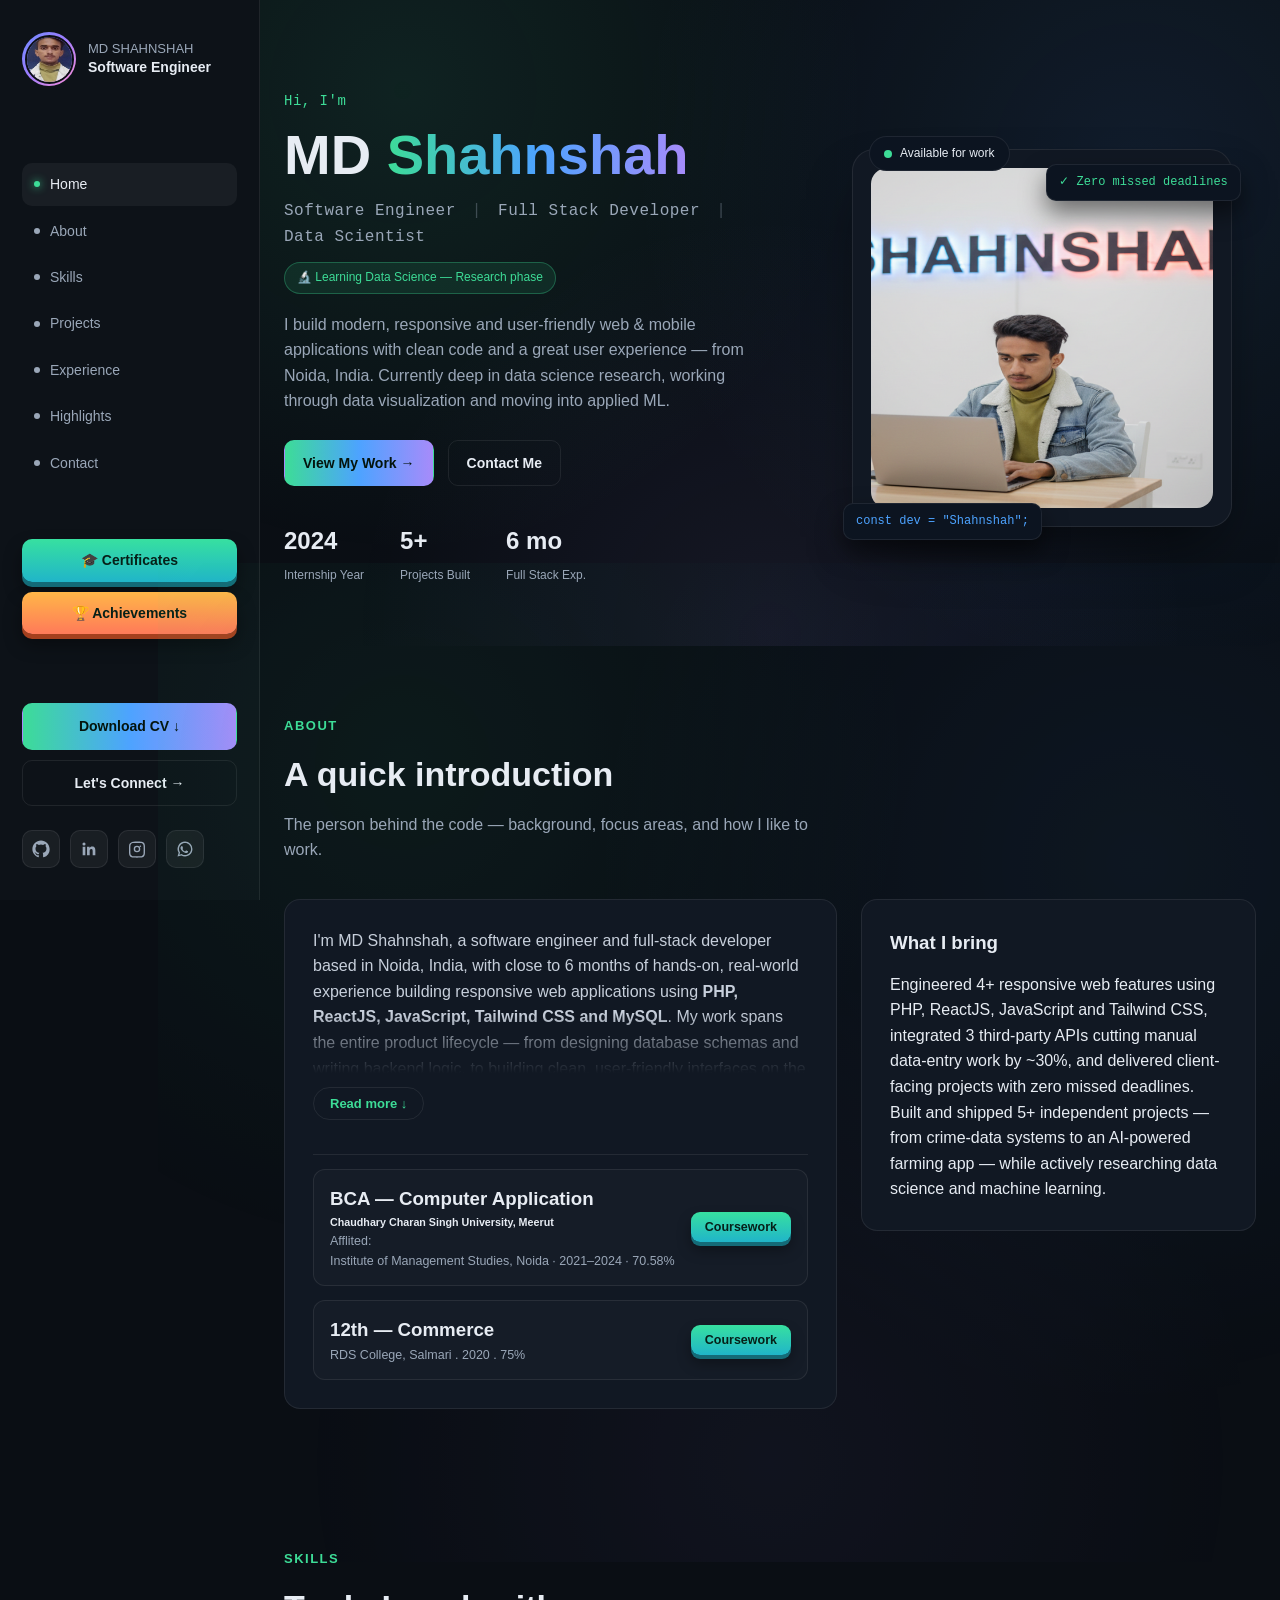
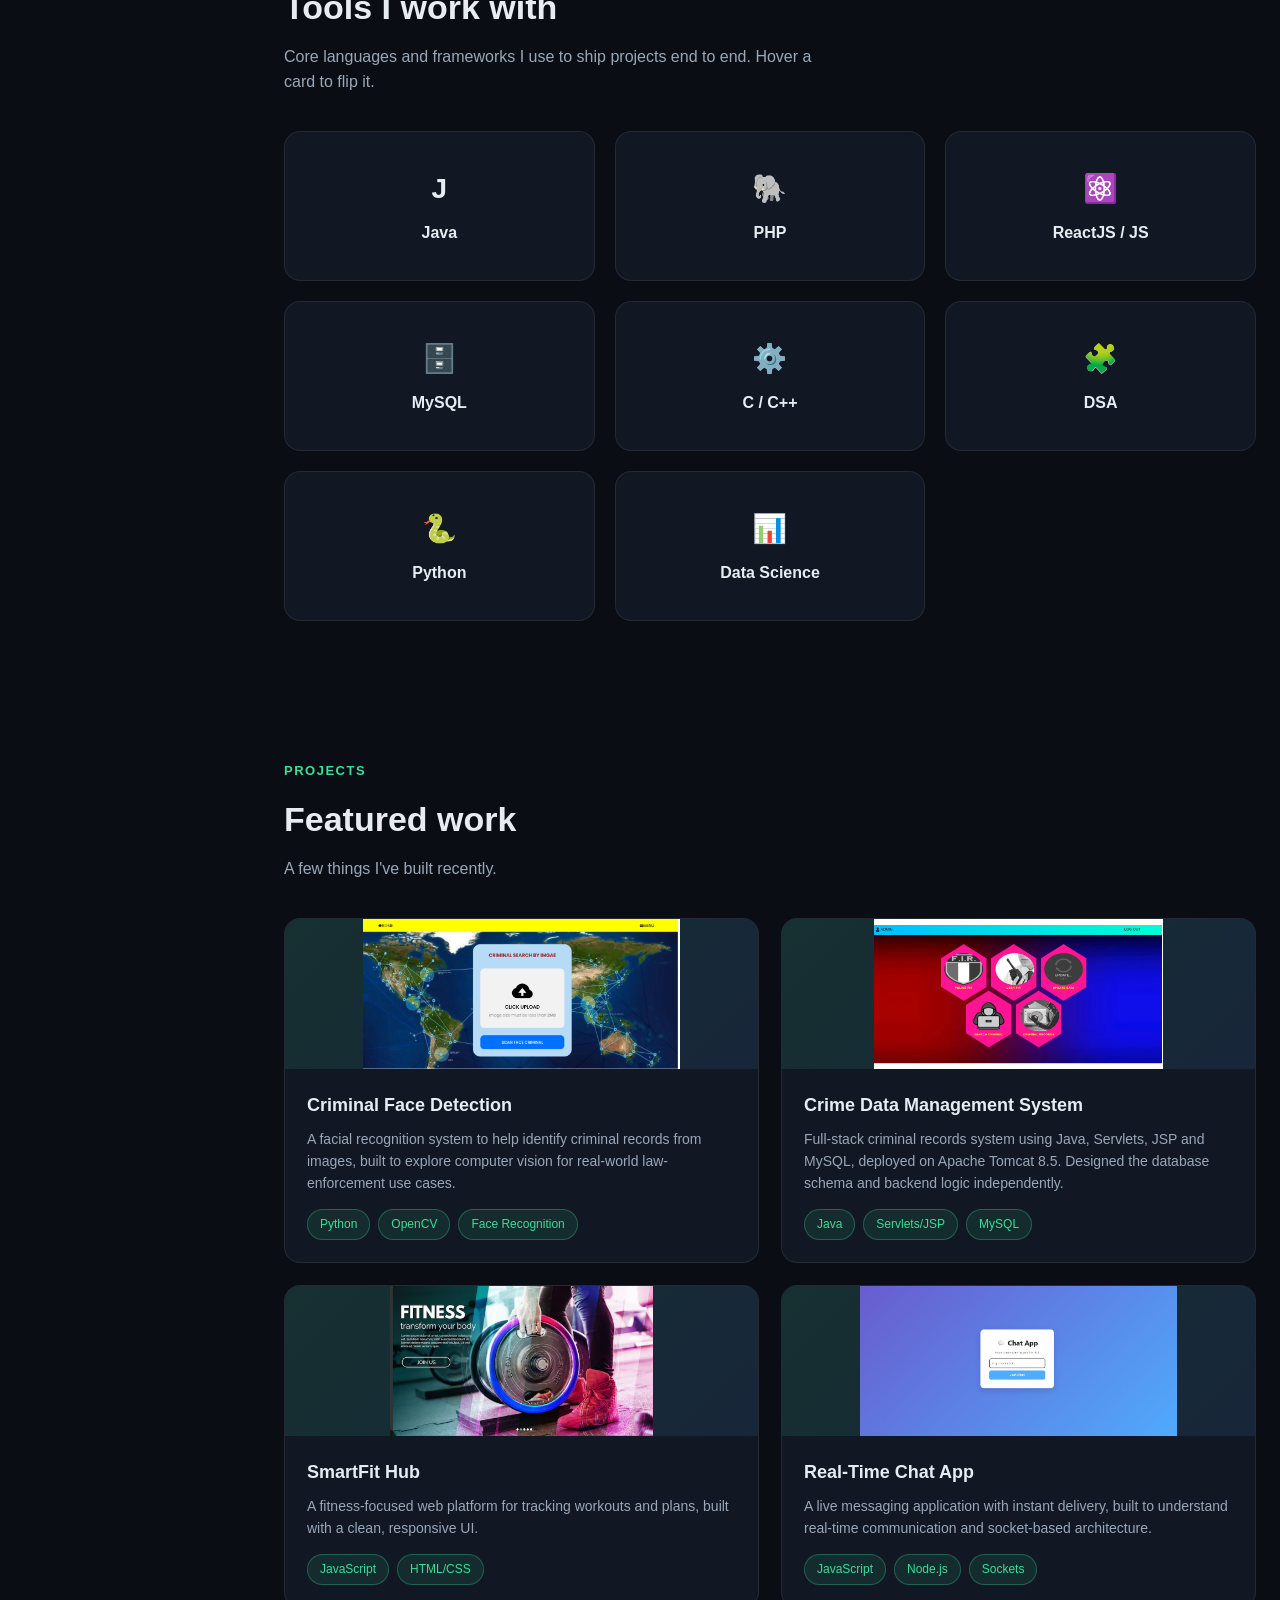
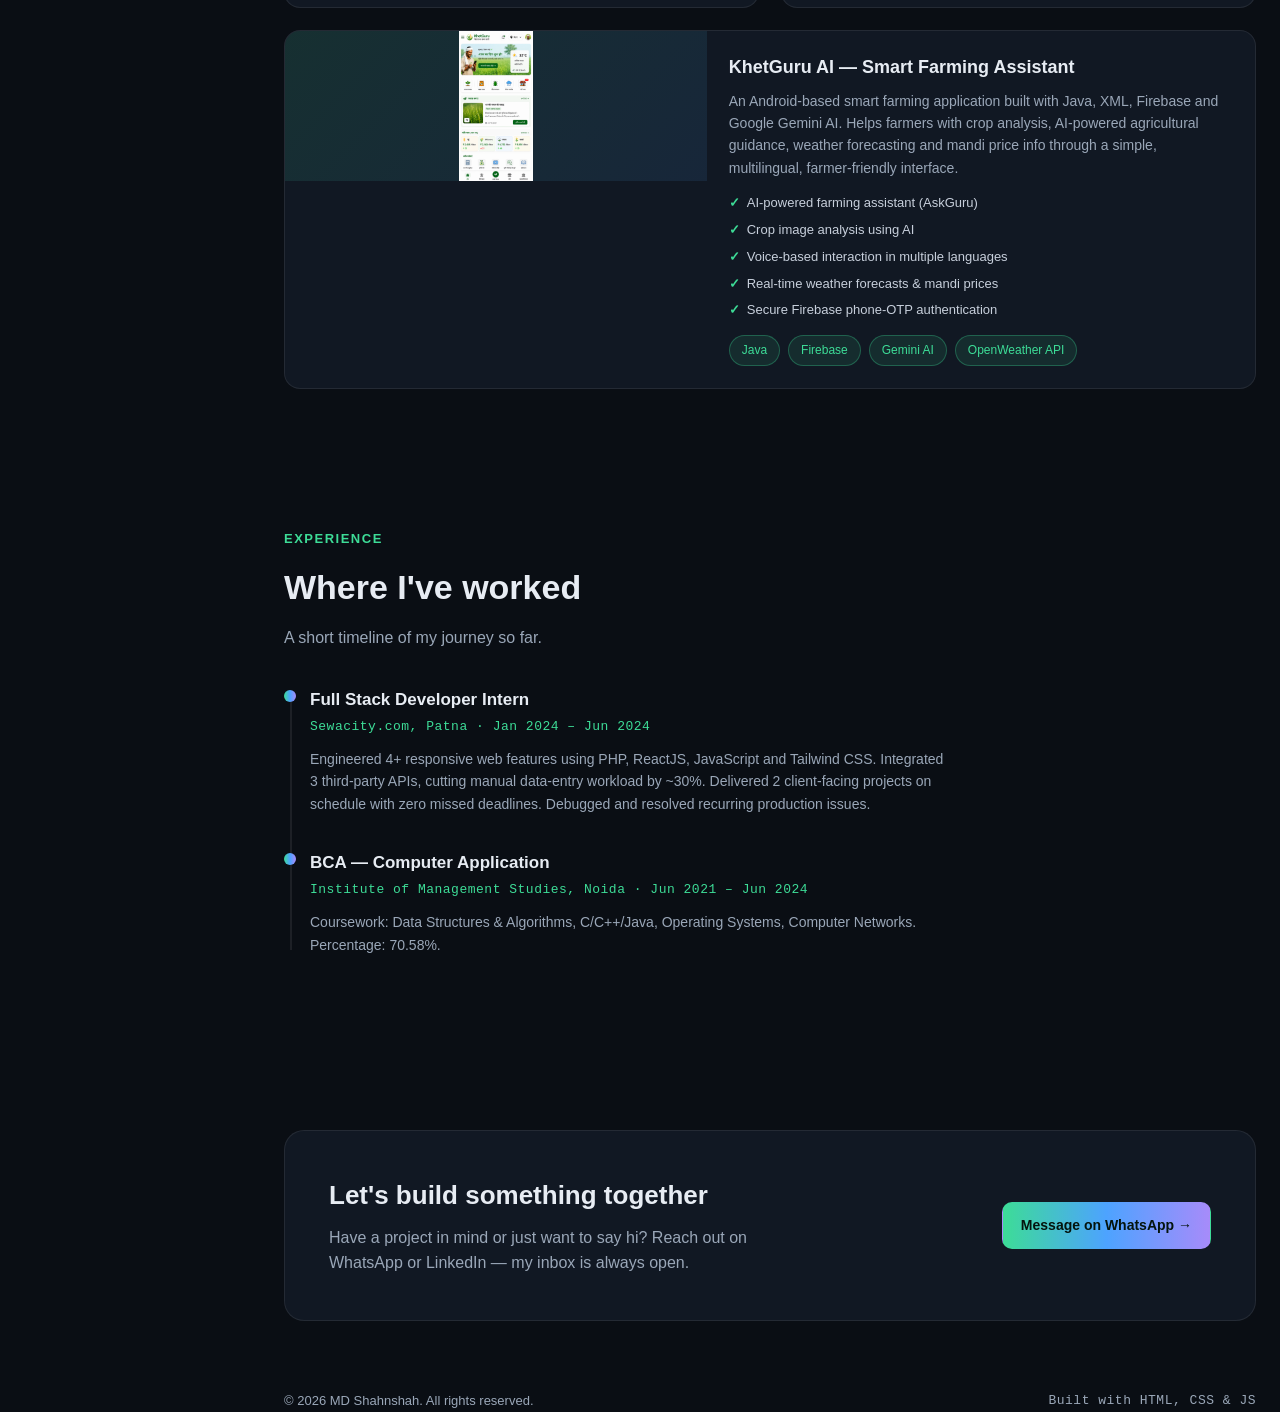
==== index.html @ d7f10d43 "Update index.html" ====
<!DOCTYPE html>
<html lang="en">
<head>
<meta charset="UTF-8">
<meta name="viewport" content="width=device-width, initial-scale=1.0">
<title>MD Shahnshah — Software Engineer | Full Stack Developer | Data Scientist</title>
<link rel="stylesheet" href="css/style.css">

<!-- ====== FIX PATCH ====== -->
<style>
/* --- Circular gradient-ring profile avatar (topbar + sidebar) --- */
.mark-photo{
  border-radius:50%;
  overflow:hidden;
  padding:2.5px;
  background:linear-gradient(135deg,#6f8cff,#9b7dff 45%,#ff8fd6);
  flex-shrink:0;
}
.mark-photo img{
  width:100%; height:100%;
  object-fit:cover;
  border-radius:50%;
  display:block;
  border:2px solid #0b0f14;
}
.side .brand .mark-photo{ width:54px; height:54px; }
.topbar .brand .mark-photo.mark-photo-sm{ width:34px; height:34px; }

/* --- Certificates / Achievements as standalone 3D buttons --- */
.mini-3d-wrap{ perspective:700px; display:inline-block; }
.mini-3d-btn{
  display:flex; align-items:center; gap:8px;
  padding:10px 16px;
  border-radius:10px;
  font-weight:700;
  font-size:14px;
  text-decoration:none;
  color:#062018;
  background:linear-gradient(180deg,#37e0a0,#20b5c9);
  box-shadow:0 5px 0 #146b78, 0 10px 18px rgba(0,0,0,.4);
  transform:translateY(0) rotateX(0deg);
  transform-style:preserve-3d;
  transition:transform .25s cubic-bezier(.2,.8,.3,1.4), box-shadow .25s ease;
  cursor:pointer;
}
.mini-3d-btn:hover{ transform:translateY(-3px) rotateX(8deg); box-shadow:0 8px 0 #146b78, 0 16px 24px rgba(0,0,0,.45); }
.mini-3d-btn.opening{ transform:translateY(2px) rotateX(-25deg) scale(.94); box-shadow:0 2px 0 #146b78, 0 4px 10px rgba(0,0,0,.3); }
.mini-3d-btn.achieve-btn{ background:linear-gradient(180deg,#ffb648,#ff7a59); box-shadow:0 5px 0 #a5401e, 0 10px 18px rgba(0,0,0,.4); }
.mini-3d-btn.achieve-btn:hover{ box-shadow:0 8px 0 #a5401e, 0 16px 24px rgba(0,0,0,.45); }
.mini-3d-btn.achieve-btn.opening{ box-shadow:0 2px 0 #a5401e, 0 4px 10px rgba(0,0,0,.3); }

/* sidebar placement: stacked, directly under Contact */
.side .mini-btn-row{
  display:flex; flex-direction:column; gap:10px;
  margin:14px 0 4px;
}
.side .mini-btn-row .mini-3d-wrap{ display:block; }
.side .mini-btn-row .mini-3d-btn{ width:100%; justify-content:center; }

/* topbar placement: sit after Contact, on the same row */
.topbar .mini-btn-row{ display:flex; gap:10px; margin-left:10px; }
.topbar .mini-3d-btn{ padding:7px 14px; font-size:13px; }

/* --- Project thumbnails: consistent, shorter height --- */
.project-thumb.project-thumb-img{ height:150px; overflow:hidden; }
.project-thumb.project-thumb-img img{ width:100%; height:150px; object-fit:contain; object-position:center; display:block; }
.project-card-featured .project-thumb.project-thumb-img{ height:100; }
.project-card-featured .project-thumb.project-thumb-img img{ height:100; }
.project-card-featured{ cursor:pointer; }

/* --- KhetGuru full detail modal --- */
.kg-modal-overlay{
  position:fixed; inset:0;
  background:rgba(3,8,10,.75);
  display:none; align-items:flex-start; justify-content:center;
  z-index:1000; padding:40px 20px;
  overflow-y:auto;
}
.kg-modal-overlay.open{ display:flex; }
.kg-modal{
  background:#0f1720;
  border:1px solid rgba(255,255,255,.1);
  border-radius:16px;
  max-width:820px; width:100%;
  position:relative;
}
.kg-modal-img{ width:100%; max-height:260px; object-fit:cover; object-position:top; border-radius:16px 16px 0 0; display:block; }
.kg-modal-close{
  position:absolute; top:14px; right:16px;
  background:rgba(0,0,0,.5); border:none; color:#fff;
  width:34px; height:34px; border-radius:50%;
  cursor:pointer; font-size:17px; z-index:2;
}
.kg-modal-body{ padding:28px 30px 34px; }
.kg-modal-body h2{ margin:0 0 12px; font-size:23px; color:#fff; }
.kg-modal-body h4{ color:#7fe6b8; margin:22px 0 8px; font-size:14px; text-transform:uppercase; letter-spacing:.05em; }
.kg-modal-body h5{ color:#cfe; margin:14px 0 6px; font-size:13.5px; font-weight:700; }
.kg-modal-body p{ color:#b9c4c2; line-height:1.6; margin:0 0 12px; }
.kg-modal-body ul{ margin:0 0 4px; padding-left:20px; color:#d7e2e0; }
.kg-modal-body li{ margin-bottom:5px; line-height:1.5; }
.kg-modal-tags{ display:flex; flex-wrap:wrap; gap:8px; margin-top:16px; }
/* --- Education section (replaces old fact-list) --- */
.edu-list{ margin-top:14px; padding-top:14px; border-top:1px solid rgba(255,255,255,.08); display:flex; flex-direction:column; gap:14px; }
.edu-item{ background:rgba(255,255,255,.02); border:1px solid rgba(255,255,255,.08); border-radius:12px; padding:14px 16px; }
.edu-item-head{ display:flex; align-items:center; justify-content:space-between; gap:12px; flex-wrap:wrap; }
.edu-item-head h4{ font-size:14px; color:#e7ecf3; margin:0 0 3px; }
.edu-item-head p{ font-size:12.5px; color:#9aa7b8; margin:0; }
.edu-3d-btn{
  flex-shrink:0;
  padding:8px 14px;
  border-radius:9px;
  font-weight:700;
  font-size:12.5px;
  color:#062018;
  background:linear-gradient(180deg,#37e0a0,#20b5c9);
  box-shadow:0 4px 0 #146b78, 0 8px 14px rgba(0,0,0,.35);
  border:none;
  cursor:pointer;
  transform:translateY(0);
  transition:transform .18s cubic-bezier(.2,.8,.3,1.4), box-shadow .18s ease;
}
.edu-3d-btn:hover{ transform:translateY(-2px); box-shadow:0 6px 0 #146b78, 0 12px 18px rgba(0,0,0,.4); }
.edu-3d-btn.active{ transform:translateY(2px) scale(.97); box-shadow:0 2px 0 #146b78, 0 4px 8px rgba(0,0,0,.3); }
.edu-item-body{ max-height:0; overflow:hidden; transition:max-height .4s ease, margin-top .4s ease; margin-top:0; }
.edu-item-body.open{ max-height:300px; margin-top:12px; }
.edu-item-body ul{ list-style:none; margin:0; padding:0; display:grid; grid-template-columns:1fr 1fr; gap:8px; }
.edu-item-body li{ font-size:12.5px; color:#c7cfdb; padding-left:14px; position:relative; }
.edu-item-body li::before{ content:'▹'; position:absolute; left:0; color:#3ddc97; }
@media (max-width:520px){ .edu-item-body ul{ grid-template-columns:1fr; } }
</style>
</head>
<body>

<div class="topbar">
  <div class="brand"><div class="mark-photo mark-photo-sm"><img src="assets/profile.jpg" alt="MD Shahnshah"></div></div>
  <nav>
    <a href="#home">Home</a>
    <a href="#about">About</a>
    <a href="#skills">Skills</a>
    <a href="#projects">Projects</a>
    <a href="#experience">Experience</a>
    <a href="#highlights">Highlights</a>
    <a href="#contact">Contact</a>
    <div class="mini-btn-row">
      <div class="mini-3d-wrap"><span class="mini-3d-btn cert-btn" data-href="certificates.html">🎓 Certificates</span></div>
      <div class="mini-3d-wrap"><span class="mini-3d-btn achieve-btn" data-href="achievements.html">🏆 Achievements</span></div>
    </div>
  </nav>
</div>

<div class="shell">
<aside class="side">
  <div class="brand">
    <div class="mark-photo"><img src="assets/profile.jpg" alt="MD Shahnshah"></div>
    <div class="name">MD SHAHNSHAH<br><b>Software Engineer</b></div>
  </div>
  <nav>
    <ul>
      <li><a href="#home" class="active"><span class="dot"></span> Home</a></li>
      <li><a href="#about"><span class="dot"></span> About</a></li>
      <li><a href="#skills"><span class="dot"></span> Skills</a></li>
      <li><a href="#projects"><span class="dot"></span> Projects</a></li>
      <li><a href="#experience"><span class="dot"></span> Experience</a></li>
      <li><a href="#highlights"><span class="dot"></span> Highlights</a></li>
      <li><a href="#contact"><span class="dot"></span> Contact</a></li>
    </ul>
  </nav>
  <div class="mini-btn-row">
    <div class="mini-3d-wrap"><span class="mini-3d-btn cert-btn" data-href="certificates.html">🎓 Certificates</span></div>
    <div class="mini-3d-wrap"><span class="mini-3d-btn achieve-btn" data-href="achievements.html">🏆 Achievements</span></div>
  </div>
  <div class="cta">
    <a href="assets/SHAHNSHAH-RESUME.pdf" download class="btn btn-primary">Download CV ↓</a>
    <a href="#contact" class="btn btn-ghost">Let's Connect →</a>
    <div class="social-row">
      <a href="https://github.com/shahanshah786" title="GitHub" target="_blank" rel="noopener">
        <svg viewBox="0 0 24 24"><path d="M12 .5C5.73.5.5 5.73.5 12c0 5.09 3.29 9.4 7.86 10.93.57.1.78-.25.78-.55 0-.27-.01-1.17-.02-2.12-3.2.7-3.88-1.36-3.88-1.36-.52-1.33-1.28-1.68-1.28-1.68-1.04-.71.08-.7.08-.7 1.15.08 1.76 1.18 1.76 1.18 1.03 1.76 2.7 1.25 3.36.96.1-.75.4-1.25.73-1.54-2.55-.29-5.24-1.28-5.24-5.68 0-1.25.45-2.28 1.18-3.08-.12-.29-.51-1.46.11-3.04 0 0 .96-.31 3.15 1.18a10.9 10.9 0 0 1 5.74 0c2.19-1.49 3.15-1.18 3.15-1.18.62 1.58.23 2.75.11 3.04.73.8 1.18 1.83 1.18 3.08 0 4.41-2.69 5.38-5.25 5.67.41.36.78 1.06.78 2.14 0 1.55-.01 2.79-.01 3.17 0 .3.2.66.79.55A10.52 10.52 0 0 0 23.5 12C23.5 5.73 18.27.5 12 .5Z"/></svg>
      </a>
      <a href="https://www.linkedin.com/in/md-shahnshah-4562a4266/" title="LinkedIn" target="_blank" rel="noopener">
        <svg viewBox="0 0 24 24"><path d="M20.45 20.45h-3.55v-5.57c0-1.33-.02-3.03-1.85-3.03-1.85 0-2.14 1.45-2.14 2.94v5.66H9.36V9h3.41v1.56h.05c.47-.9 1.63-1.85 3.36-1.85 3.6 0 4.27 2.37 4.27 5.45v6.29ZM5.34 7.43a2.06 2.06 0 1 1 0-4.12 2.06 2.06 0 0 1 0 4.12ZM7.12 20.45H3.56V9h3.56v11.45Z"/></svg>
      </a>
      <a href="https://www.instagram.com/shanshu.1" title="Instagram" target="_blank" rel="noopener">
        <svg viewBox="0 0 24 24"><path d="M12 2.16c3.2 0 3.58.01 4.85.07 1.17.05 1.97.24 2.43.4a4.9 4.9 0 0 1 1.77 1.15c.5.5.85 1.06 1.15 1.77.16.46.35 1.26.4 2.43.06 1.27.07 1.65.07 4.85s-.01 3.58-.07 4.85c-.05 1.17-.24 1.97-.4 2.43a4.9 4.9 0 0 1-1.15 1.77 4.9 4.9 0 0 1-1.77 1.15c-.46.16-1.26.35-2.43.4-1.27.06-1.65.07-4.85.07s-3.58-.01-4.85-.07c-1.17-.05-1.97-.24-2.43-.4a4.9 4.9 0 0 1-1.77-1.15 4.9 4.9 0 0 1-1.15-1.77c-.16-.46-.35-1.26-.4-2.43-.06-1.27-.07-1.65-.07-4.85s.01-3.58.07-4.85c.05-1.17.24-1.97.4-2.43A4.9 4.9 0 0 1 3.95 3.78a4.9 4.9 0 0 1 1.77-1.15c.46-.16 1.26-.35 2.43-.4C9.42 2.17 9.8 2.16 12 2.16Zm0 1.8c-3.15 0-3.5.01-4.74.07-.96.04-1.48.2-1.82.34-.46.18-.79.4-1.13.74-.34.34-.56.67-.74 1.13-.14.34-.3.86-.34 1.82-.06 1.24-.07 1.6-.07 4.74s.01 3.5.07 4.74c.04.96.2 1.48.34 1.82.18.46.4.79.74 1.13.34.34.67.56 1.13.74.34.14.86.3 1.82.34 1.24.06 1.6.07 4.74.07s3.5-.01 4.74-.07c.96-.04 1.48-.2 1.82-.34.46-.18.79-.4 1.13-.74.34-.34.56-.67.74-1.13.14-.34.3-.86.34-1.82.06-1.24.07-1.6.07-4.74s-.01-3.5-.07-4.74c-.04-.96-.2-1.48-.34-1.82a3.06 3.06 0 0 0-.74-1.13 3.06 3.06 0 0 0-1.13-.74c-.34-.14-.86-.3-1.82-.34-1.24-.06-1.6-.07-4.74-.07Zm0 3.65a4.39 4.39 0 1 1 0 8.78 4.39 4.39 0 0 1 0-8.78Zm0 1.8a2.59 2.59 0 1 0 0 5.18 2.59 2.59 0 0 0 0-5.18Zm4.56-2a1.03 1.03 0 1 1 0 2.06 1.03 1.03 0 0 1 0-2.06Z"/></svg>
      </a>
      <a href="https://wa.me/917903267211" title="WhatsApp" target="_blank" rel="noopener" class="whatsapp">
        <svg viewBox="0 0 24 24"><path d="M12.02 2.1a9.9 9.9 0 0 0-8.5 15L2 22l5.06-1.47a9.9 9.9 0 0 0 4.96 1.33h.01c5.46 0 9.9-4.43 9.9-9.9a9.85 9.85 0 0 0-2.9-6.99 9.83 9.83 0 0 0-7.01-2.87Zm0 1.8c2.15 0 4.18.84 5.7 2.37a8.03 8.03 0 0 1 2.36 5.71c0 4.46-3.63 8.09-8.09 8.09a8.1 8.1 0 0 1-4.12-1.13l-.3-.17-3 .87.88-2.93-.19-.3a8.06 8.06 0 0 1-1.24-4.3c0-4.46 3.63-8.09 8.09-8.09Zm-4.5 4.3c-.16 0-.42.06-.64.3-.22.24-.85.83-.85 2.03 0 1.2.87 2.35 1 2.51.12.16 1.7 2.72 4.19 3.7.58.25 1.04.4 1.4.51.59.19 1.13.16 1.55.1.47-.07 1.46-.6 1.67-1.18.2-.58.2-1.08.14-1.18-.06-.1-.23-.16-.47-.28-.24-.12-1.46-.72-1.68-.8-.23-.08-.4-.12-.56.12-.16.24-.64.8-.79.97-.14.16-.29.18-.53.06-.24-.12-1.03-.38-1.96-1.21a7.36 7.36 0 0 1-1.36-1.7c-.14-.24-.02-.37.11-.49.11-.11.24-.29.36-.43.12-.14.16-.24.24-.4.08-.16.04-.3-.02-.42-.06-.12-.56-1.36-.78-1.85-.2-.48-.41-.42-.56-.42h-.47Z"/></svg>
      </a>
    </div>
  </div>
</aside>

<main>

<!-- ================= HERO ================= -->
<section class="hero" id="home">
  <div class="hero-bg" data-parallax></div>
  <div class="wrap hero-grid">
    <div class="reveal in">
      <div class="kicker mono">Hi, I'm</div>
      <h1>MD <span>Shahnshah</span></h1>
      <div class="role-line mono">Software Engineer <span class="pipe">|</span> Full Stack Developer <span class="pipe">|</span> Data Scientist</div>
      <span class="tag learning-tag">🔬 Learning Data Science — Research phase</span>
      <p class="lede">I build modern, responsive and user-friendly web &amp; mobile applications with clean code and a great user experience — from Noida, India. Currently deep in data science research, working through data visualization and moving into applied ML.</p>
      <div class="actions">
        <a href="#projects" class="btn btn-primary">View My Work →</a>
        <a href="#contact" class="btn btn-ghost">Contact Me</a>
      </div>
      <div class="stats-row">
        <div><b>2024</b><span>Internship Year</span></div>
        <div><b>5+</b><span>Projects Built</span></div>
        <div><b>6 mo</b><span>Full Stack Exp.</span></div>
      </div>
    </div>
    <div class="tilt-stage">
      <div class="tilt-card" data-tilt>
        <div class="badge"><span class="pulse"></span> Available for work</div>
        <div class="photo-frame">
          <img src="assets/home.png" alt="MD Shahnshah">
          <div class="scan"></div>
        </div>
        <div class="float-chip chip-1">const dev = "Shahnshah";</div>
        <div class="float-chip chip-2">✓ Zero missed deadlines</div>
      </div>
    </div>
  </div>
</section>

<!-- ================= ABOUT ================= -->
<section id="about">
  <div class="hero-bg hero-bg-2" data-parallax></div>
  <div class="wrap">
    <div class="eyebrow reveal">About</div>
    <h2 class="sec-title reveal">A quick introduction</h2>
    <p class="sec-sub reveal">The person behind the code — background, focus areas, and how I like to work.</p>

    <div class="about-grid reveal">
      <div class="card about-text">
        <div class="bio-collapsed" id="bioText">
          <p>I'm MD Shahnshah, a software engineer and full-stack developer based in Noida, India, with close to 6 months of hands-on, real-world experience building responsive web applications using <b>PHP, ReactJS, JavaScript, Tailwind CSS and MySQL</b>. My work spans the entire product lifecycle — from designing database schemas and writing backend logic, to building clean, user-friendly interfaces on the frontend.</p>

          <p class="bio-more">During my internship at Sewacity.com, I engineered 4+ responsive web features, integrated 3 third-party APIs that cut manual data-entry work by roughly 30%, and delivered client-facing projects on schedule with zero missed deadlines — a track record I'm proud of and continue to build on. I also debugged and resolved recurring production issues, which taught me a lot about writing maintainable, dependable code rather than just "code that works once."</p>

          <p class="bio-more">Beyond web development, I have a strong foundation in <b>Data Structures & Algorithms, Java, C and C++</b>, built through my BCA coursework and reinforced through independent projects like a full-stack Crime Data Management System (Java, Servlets, JSP, MySQL, deployed on Apache Tomcat) and a Criminal Face Detection system that combines computer vision with a practical, real-world use case.</p>

          <p class="bio-more">I'm also the developer behind <b>KhetGuru AI</b>, an Android smart-farming assistant built with Java, Firebase and Google Gemini AI, designed to help farmers get AI-powered crop guidance, weather forecasts and market prices in their own language — a project that pushed me to work with speech recognition, real-time databases and AI APIs in a mobile context.</p>

          <p class="bio-more">Right now, I'm actively researching and building in <b>Data Science</b> — currently working through data visualization, and steadily moving toward applied machine learning. I like to treat every new project as a chance to go one level deeper: understand the "why" behind a tool, not just the "how."</p>

          <p class="bio-more">Along the way, I've earned certificates and recognitions in JavaScript, PHP & MySQL, Web Development, Cybersecurity, LibreOffice, and IoT — alongside real project delivery experience at Sewacity.com, all of which I've documented on my <a href="certificates.html">Certificates</a> and <a href="achievements.html">Achievements</a> pages.</p>

          <p class="bio-more">I care about writing clean, readable code, shipping things that actually work for real users, and staying curious enough to keep learning outside my comfort zone — right now, that means data science and AI. If you're looking for someone who can take a project from database schema to deployed product, and who's genuinely excited about the next thing to learn, let's talk.</p>
        </div>
        <button class="read-more-btn" id="readMoreBtn">Read more ↓</button>

        <div class="edu-list">
          <div class="edu-item">
            <div class="edu-item-head">
              <div>
                <h3>BCA — Computer Application</h3>
                <h6>Chaudhary Charan Singh University, Meerut</h6>
                <p>Afflited:</p> <p>Institute of Management Studies, Noida · 2021–2024 · 70.58%</p>
              </div>
              <button class="edu-3d-btn" data-target="eduBCA">Coursework</button>
            </div>
            <div class="edu-item-body" id="eduBCA">
              <ul>
                <li>Data Structures &amp; Algorithms</li>
                <li>Java, C &amp; C++</li>
                <li>Operating Systems</li>
                <li>Computer Networks</li>
                <li>DBMS &amp; MySQL</li>
                <li>Web Technologies</li>
                <li>Software Engineering</li>
                <li>Computer Organization</li>
              </ul>
            </div>
          </div>

          <div class="edu-item">
            <div class="edu-item-head">
              <div>
                <h3>12th — Commerce</h3>
                <p>RDS College, Salmari . 2020 . 75% </p>
              </div>
              <button class="edu-3d-btn" data-target="edu12th">Coursework</button>
            </div>
            <div class="edu-item-body" id="edu12th">
              <ul>
                <li>Accountancy</li>
                <li>Business Studies</li>
                <li>Economics</li>
                <li>English</li>
                <li>Computer Application</li>
              </ul>
            </div>
          </div>
        </div>
      </div>

      <div class="card">
        <h3 style="margin-bottom:14px;">What I bring</h3>
        <p class="about-text">Engineered 4+ responsive web features using PHP, ReactJS, JavaScript and Tailwind CSS, integrated 3 third-party APIs cutting manual data-entry work by ~30%, and delivered client-facing projects with zero missed deadlines. Built and shipped 5+ independent projects — from crime-data systems to an AI-powered farming app — while actively researching data science and machine learning.</p>
      </div>
    </div>
  </div>
</section>

<!-- ================= SKILLS ================= -->
<section id="skills">
  <div class="wrap">
    <div class="eyebrow reveal">Skills</div>
    <h2 class="sec-title reveal">Tools I work with</h2>
    <p class="sec-sub reveal">Core languages and frameworks I use to ship projects end to end. Hover a card to flip it.</p>

    <div class="skills-grid-3d reveal">
      <div class="skill-3d">
        <div class="skill-3d-inner">
          <div class="skill-3d-front"><span class="skill-icon skill-badge">J</span><span>Java</span></div>
          <div class="skill-3d-back"><b>85%</b><div class="bar"><i data-level="85"></i></div><p>OOP, Android, backend logic</p></div>
        </div>
      </div>
      <div class="skill-3d">
        <div class="skill-3d-inner">
          <div class="skill-3d-front"><span class="skill-icon">🐘</span><span>PHP</span></div>
          <div class="skill-3d-back"><b>85%</b><div class="bar"><i data-level="85"></i></div><p>Server-side logic, REST APIs, MySQL</p></div>
        </div>
      </div>
      <div class="skill-3d">
        <div class="skill-3d-inner">
          <div class="skill-3d-front"><span class="skill-icon">⚛️</span><span>ReactJS / JS</span></div>
          <div class="skill-3d-back"><b>80%</b><div class="bar"><i data-level="80"></i></div><p>Components, hooks, responsive UI</p></div>
        </div>
      </div>
      <div class="skill-3d">
        <div class="skill-3d-inner">
          <div class="skill-3d-front"><span class="skill-icon">🗄️</span><span>MySQL</span></div>
          <div class="skill-3d-back"><b>80%</b><div class="bar"><i data-level="80"></i></div><p>Schema design, queries, optimization</p></div>
        </div>
      </div>
      <div class="skill-3d">
        <div class="skill-3d-inner">
          <div class="skill-3d-front"><span class="skill-icon">⚙️</span><span>C / C++</span></div>
          <div class="skill-3d-back"><b>75%</b><div class="bar"><i data-level="75"></i></div><p>Systems programming fundamentals</p></div>
        </div>
      </div>
      <div class="skill-3d">
        <div class="skill-3d-inner">
          <div class="skill-3d-front"><span class="skill-icon">🧩</span><span>DSA</span></div>
          <div class="skill-3d-back"><b>70%</b><div class="bar"><i data-level="70"></i></div><p>Data structures &amp; algorithms</p></div>
        </div>
      </div>
      <div class="skill-3d">
        <div class="skill-3d-inner">
          <div class="skill-3d-front"><span class="skill-icon">🐍</span><span>Python</span></div>
          <div class="skill-3d-back"><b>50%</b><div class="bar"><i data-level="50"></i></div><p>Scripting, data &amp; ML basics</p></div>
        </div>
      </div>
      <div class="skill-3d">
        <div class="skill-3d-inner">
          <div class="skill-3d-front"><span class="skill-icon">📊</span><span>Data Science</span></div>
          <div class="skill-3d-back"><b>45%</b><div class="bar"><i data-level="45"></i></div><p>Data visualization, moving into ML</p></div>
        </div>
      </div>
    </div>
  </div>
</section>

<!-- ================= PROJECTS ================= -->
<section id="projects">
  <div class="wrap">
    <div class="eyebrow reveal">Projects</div>
    <h2 class="sec-title reveal">Featured work</h2>
    <p class="sec-sub reveal">A few things I've built recently.</p>

    <div class="project-grid reveal">

      <a class="project-card" href="https://github.com/shahanshah786/CriminalFaceDetection" target="_blank" rel="noopener">
        <div class="project-thumb project-thumb-img"><img src="assets/project-criminalface.png" alt="Criminal Face Detection app screenshot"></div>
        <div class="project-body">
          <h3>Criminal Face Detection</h3>
          <p>A facial recognition system to help identify criminal records from images, built to explore computer vision for real-world law-enforcement use cases.</p>
          <div class="tag-row"><span class="tag">Python</span><span class="tag">OpenCV</span><span class="tag">Face Recognition</span></div>
        </div>
      </a>

      <a class="project-card" href="https://github.com/shahanshah786/CrimeDataManagementSystem" target="_blank" rel="noopener">
        <div class="project-thumb project-thumb-img"><img src="assets/project-crimedata.png" alt="Crime Data Management System admin panel"></div>
        <div class="project-body">
          <h3>Crime Data Management System</h3>
          <p>Full-stack criminal records system using Java, Servlets, JSP and MySQL, deployed on Apache Tomcat 8.5. Designed the database schema and backend logic independently.</p>
          <div class="tag-row"><span class="tag">Java</span><span class="tag">Servlets/JSP</span><span class="tag">MySQL</span></div>
        </div>
      </a>

      <a class="project-card" href="https://github.com/shahanshah786/SmartFit_Hub" target="_blank" rel="noopener">
        <div class="project-thumb project-thumb-img"><img src="assets/project-smartfit.png" alt="SmartFit Hub fitness landing page"></div>
        <div class="project-body">
          <h3>SmartFit Hub</h3>
          <p>A fitness-focused web platform for tracking workouts and plans, built with a clean, responsive UI.</p>
          <div class="tag-row"><span class="tag">JavaScript</span><span class="tag">HTML/CSS</span></div>
        </div>
      </a>

      <a class="project-card" href="https://github.com/shahanshah786/real-time-chat-app" target="_blank" rel="noopener">
        <div class="project-thumb project-thumb-img"><img src="assets/project-chatapp.png" alt="Real-Time Chat App join screen"></div>
        <div class="project-body">
          <h3>Real-Time Chat App</h3>
          <p>A live messaging application with instant delivery, built to understand real-time communication and socket-based architecture.</p>
          <div class="tag-row"><span class="tag">JavaScript</span><span class="tag">Node.js</span><span class="tag">Sockets</span></div>
        </div>
      </a>

      <div class="project-card project-card-featured" id="khetguruCard">
        <div class="project-thumb project-thumb-img">
          <img src="assets/khetguru-app.png" alt="KhetGuru AI app screenshot">
        </div>





        
        <div class="project-body">
          <h3>KhetGuru AI — Smart Farming Assistant</h3>
          <p>An Android-based smart farming application built with Java, XML, Firebase and Google Gemini AI. Helps farmers with crop analysis, AI-powered agricultural guidance, weather forecasting and mandi price info through a simple, multilingual, farmer-friendly interface.</p>
          <ul class="feature-list">
            <li>AI-powered farming assistant (AskGuru)</li>
            <li>Crop image analysis using AI</li>
            <li>Voice-based interaction in multiple languages</li>
            <li>Real-time weather forecasts &amp; mandi prices</li>
            <li>Secure Firebase phone-OTP authentication</li>
          </ul>
          <div class="tag-row">
            <span class="tag">Java</span><span class="tag">Firebase</span><span class="tag">Gemini AI</span><span class="tag">OpenWeather API</span>
          </div>
        </div>
      </div>

    </div>
  </div>
</section>

<!-- ================= EXPERIENCE ================= -->
<section id="experience">
  <div class="wrap">
    <div class="eyebrow reveal">Experience</div>
    <h2 class="sec-title reveal">Where I've worked</h2>
    <p class="sec-sub reveal">A short timeline of my journey so far.</p>

    <div class="timeline reveal">
      <div class="tl-item">
        <div class="role">Full Stack Developer Intern</div>
        <div class="org mono">Sewacity.com, Patna · Jan 2024 – Jun 2024</div>
        <p>Engineered 4+ responsive web features using PHP, ReactJS, JavaScript and Tailwind CSS. Integrated 3 third-party APIs, cutting manual data-entry workload by ~30%. Delivered 2 client-facing projects on schedule with zero missed deadlines. Debugged and resolved recurring production issues.</p>
      </div>
      <div class="tl-item">
        <div class="role">BCA — Computer Application</div>
        <div class="org mono">Institute of Management Studies, Noida · Jun 2021 – Jun 2024</div>
        <p>Coursework: Data Structures & Algorithms, C/C++/Java, Operating Systems, Computer Networks. Percentage: 70.58%.</p>
      </div>
    </div>
  </div>
</section>



<!-- ================= CONTACT ================= -->
<section id="contact">
  <div class="wrap">
    <div class="contact-card reveal">
      <div>
        <h2>Let's build something together</h2>
        <p>Have a project in mind or just want to say hi? Reach out on WhatsApp or LinkedIn — my inbox is always open.</p>
      </div>
      <a href="https://wa.me/917903267211" class="btn btn-primary">Message on WhatsApp →</a>
    </div>
  </div>
</section>

<footer class="wrap">
  <span>© 2026 MD Shahnshah. All rights reserved.</span>
  <span class="mono">Built with HTML, CSS &amp; JS</span>
</footer>

</main>
</div>

<!-- KhetGuru AI — full project detail modal -->
<div class="kg-modal-overlay" id="kgModal">
  <div class="kg-modal">
    <button class="kg-modal-close" id="kgModalClose">✕</button>
    <img class="kg-modal-img" src="assets/khetguru-app.png" alt="KhetGuru AI app screenshot">
    <div class="kg-modal-body">
      <h2>KhetGuru AI – Smart Farming Assistant</h2>
      <p>KhetGuru AI is a comprehensive Android application designed to support farmers with modern technology and Artificial Intelligence. The application was developed to simplify farming-related decision-making by providing crop guidance, weather updates, market information, and AI-powered assistance through a single platform.</p>

      <h4>Project Objective</h4>
      <p>The main objective of KhetGuru AI is to bridge the gap between farmers and technology by providing real-time agricultural information, crop recommendations, weather forecasts, and intelligent support in local languages. The application enables farmers to access important farming services directly from their smartphones.</p>

      <h4>Technologies Used</h4>
      <h5>Frontend (Android Development)</h5>
      <ul>
        <li>Java</li>
        <li>XML</li>
        <li>Android Studio</li>
        <li>Material Design Components</li>
        <li>RecyclerView</li>
        <li>ViewPager2</li>
        <li>Fragments</li>
        <li>CardView</li>
        <li>ConstraintLayout</li>
      </ul>
      <h5>Backend &amp; Cloud Services</h5>
      <ul>
        <li>Firebase Authentication (Phone OTP Login)</li>
        <li>Firebase Realtime Database</li>
        <li>Firebase Firestore Database</li>
        <li>Firebase Storage</li>
        <li>Firebase App Distribution</li>
      </ul>
      <h5>Artificial Intelligence &amp; APIs</h5>
      <ul>
        <li>Google Gemini AI API</li>
        <li>OpenWeather API</li>
        <li>Speech Recognition API</li>
        <li>Text-to-Speech (TTS)</li>
        <li>REST APIs</li>
        <li>JSON Data Parsing</li>
        <li>OkHttp Network Library</li>
      </ul>

      <h4>Architecture &amp; Development Process</h4>
      <p>The application was developed using Android Studio with Java as the primary programming language. XML was used to create responsive user interfaces. The app follows a modular structure where different functionalities such as Weather, Market, Profile, and AI Assistant are managed through separate Fragments.</p>
      <p>Firebase Authentication was integrated to allow secure login using mobile number OTP verification. User information is stored and synchronized using Firebase Firestore and Realtime Database. Firebase Storage is used to store profile images and agricultural-related media files.</p>
      <p>For AI functionality, Google Gemini API was integrated to create "AskGuru," an intelligent farming assistant capable of answering agriculture-related questions, providing crop guidance, and assisting farmers in multiple languages.</p>
      <p>Weather information is fetched through OpenWeather API, providing real-time weather conditions and forecasts. Voice-based interaction is enabled using Android Speech Recognition and Text-to-Speech APIs, allowing farmers to communicate with the AI assistant using voice commands.</p>

      <h4>Major Features</h4>
      <h5>AI Farming Assistant (AskGuru)</h5>
      <ul>
        <li>AI-powered agricultural chatbot</li>
        <li>Real-time farming guidance</li>
        <li>Crop-related recommendations</li>
        <li>Multilingual support</li>
        <li>Voice input and voice response</li>
      </ul>
      <h5>Crop Analysis</h5>
      <ul>
        <li>Upload crop images</li>
        <li>AI-based crop identification and analysis</li>
        <li>Disease and crop guidance support</li>
      </ul>
      <h5>Weather Forecast System</h5>
      <ul>
        <li>Real-time weather updates</li>
        <li>Temperature monitoring</li>
        <li>Rainfall prediction</li>
        <li>7-day weather forecast</li>
      </ul>
      <h5>Market Information</h5>
      <ul>
        <li>Crop market rates</li>
        <li>Mandi price information</li>
        <li>Market trend awareness</li>
      </ul>
      <h5>Farmer Profile Management</h5>
      <ul>
        <li>Personal details management</li>
        <li>Land information storage</li>
        <li>Address details management</li>
        <li>Secure cloud synchronization</li>
      </ul>
      <h5>Multi-Language Support</h5>
      <ul>
        <li>Hindi</li>
        <li>English</li>
        <li>Punjabi</li>
        <li>Tamil</li>
      </ul>

      <h4>Challenges Solved</h4>
      <ul>
        <li>Implemented secure OTP authentication using Firebase.</li>
        <li>Integrated AI capabilities through Gemini API.</li>
        <li>Managed cloud-based data storage and synchronization.</li>
        <li>Developed voice-enabled communication features.</li>
        <li>Designed a farmer-friendly UI focused on simplicity and accessibility.</li>
      </ul>

      <h4>Outcome</h4>
      <p>KhetGuru AI demonstrates the practical implementation of Android Development, Cloud Computing, Artificial Intelligence, Firebase Services, API Integration, and Voice Technologies in a real-world agricultural solution. The project showcases full-stack mobile application development skills, including frontend design, backend integration, cloud services, database management, AI integration, and user authentication.</p>

      <div class="kg-modal-tags">
        <span>Java</span><span>Firebase</span><span>Gemini AI</span><span>OpenWeather API</span><span>Android Studio</span>
      </div>
    </div>
  </div>
</div>

<script src="js/main.js"></script>
<script>
// --- Certificates / Achievements: 3D "open" animation before navigating ---
document.querySelectorAll('.mini-3d-btn').forEach(function(btn){
  btn.addEventListener('click', function(){
    var target = btn.getAttribute('data-href');
    btn.classList.add('opening');
    setTimeout(function(){ window.location.href = target; }, 260);
  });
});

// --- KhetGuru AI project card: open full detail modal instead of a GitHub link ---
var kgCard = document.getElementById('khetguruCard');
var kgModal = document.getElementById('kgModal');
var kgModalClose = document.getElementById('kgModalClose');
if(kgCard && kgModal){
  kgCard.addEventListener('click', function(){ kgModal.classList.add('open'); });
  kgModalClose.addEventListener('click', function(){ kgModal.classList.remove('open'); });
  kgModal.addEventListener('click', function(e){ if(e.target === kgModal) kgModal.classList.remove('open'); });
}

// --- Education: 3D button click reveals coursework ---
document.querySelectorAll('.edu-3d-btn').forEach(function(btn){
  btn.addEventListener('click', function(){
    var body = document.getElementById(btn.getAttribute('data-target'));
    if(!body) return;
    btn.classList.add('active');
    setTimeout(function(){ btn.classList.remove('active'); }, 180);
    body.classList.toggle('open');
  });
});
</script>
</body>
</html>
---- css/style.css ----
/* ============ RESET & BASE ============ */
* { margin:0; padding:0; box-sizing:border-box; }

:root{
  --bg:#0a0e14;
  --bg-soft:#0d1218;
  --card:#111823;
  --border:rgba(255,255,255,.08);
  --text:#e7ecf3;
  --muted:#9aa7b8;
  --green:#3ddc97;
  --blue:#4da3ff;
  --purple:#a78bfa;
  --grad: linear-gradient(90deg, var(--green), var(--blue), var(--purple));
  --radius:16px;
}

html{ scroll-behavior:smooth; }

body{
  background:var(--bg);
  color:var(--text);
  font-family:'Segoe UI', Roboto, -apple-system, sans-serif;
  line-height:1.6;
  overflow-x:hidden;
}

.mono{ font-family:'Courier New', monospace; letter-spacing:.5px; }

a{ color:inherit; text-decoration:none; }

.wrap{ max-width:1180px; margin:0 auto; padding:0 24px; }

img{ max-width:100%; display:block; }

/* ============ TOPBAR (mobile) ============ */
.topbar{
  display:none;
  position:sticky; top:0; z-index:50;
  background:rgba(10,14,20,.9);
  backdrop-filter:blur(10px);
  border-bottom:1px solid var(--border);
  padding:14px 20px;
  align-items:center;
  justify-content:space-between;
}
.topbar nav{ display:flex; gap:16px; overflow-x:auto; }
.topbar nav a{ font-size:13px; color:var(--muted); white-space:nowrap; }
.topbar .brand .mark{
  width:36px;height:36px;border-radius:10px;
  background:var(--grad);
  display:flex;align-items:center;justify-content:center;
  font-weight:800; color:#04140d;
}

/* ============ LAYOUT SHELL ============ */
.shell{ display:flex; min-height:100vh; }

.side{
  width:260px; flex-shrink:0;
  background:var(--bg-soft);
  border-right:1px solid var(--border);
  padding:32px 22px;
  position:sticky; top:0; height:100vh;
  display:flex; flex-direction:column; justify-content:space-between;
}
.side .brand{ display:flex; align-items:center; gap:12px; margin-bottom:36px; }
.side .brand .mark{
  width:46px;height:46px;border-radius:12px;
  background:var(--grad);
  display:flex;align-items:center;justify-content:center;
  font-weight:800; color:#04140d; font-size:15px;
}
.side .name{ font-size:13px; color:var(--muted); line-height:1.4; }
.side .name b{ color:var(--text); font-size:14px; }

.side nav ul{ list-style:none; display:flex; flex-direction:column; gap:4px; }
.side nav a{
  display:flex; align-items:center; gap:10px;
  padding:10px 12px; border-radius:10px;
  color:var(--muted); font-size:14px;
  transition:.2s;
}
.side nav a .dot{ width:6px;height:6px;border-radius:50%; background:var(--muted); transition:.2s; }
.side nav a:hover, .side nav a.active{ color:var(--text); background:rgba(255,255,255,.05); }
.side nav a:hover .dot, .side nav a.active .dot{ background:var(--green); box-shadow:0 0 8px var(--green); }

.cta{ display:flex; flex-direction:column; gap:10px; margin-top:24px; }
.btn{
  display:inline-flex; align-items:center; justify-content:center; gap:6px;
  padding:11px 18px; border-radius:10px;
  font-weight:600; font-size:14px;
  border:1px solid transparent; cursor:pointer; transition:.25s;
}
.btn-primary{ background:var(--grad); color:#04140d; }
.btn-primary:hover{ transform:translateY(-2px); box-shadow:0 8px 24px rgba(61,220,151,.25); }
.btn-ghost{ border-color:var(--border); color:var(--text); }
.btn-ghost:hover{ background:rgba(255,255,255,.06); }

.social-row{ display:flex; gap:10px; margin-top:14px; }
.social-row a{
  width:38px;height:38px; border-radius:10px;
  background:rgba(255,255,255,.05); border:1px solid var(--border);
  display:flex; align-items:center; justify-content:center;
  transition:.3s;
}
.social-row svg{ width:18px;height:18px; fill:var(--muted); transition:.3s; }
.social-row a:hover{ transform:translateY(-3px) rotateY(20deg) scale(1.08); background:rgba(255,255,255,.1); box-shadow:0 8px 18px rgba(0,0,0,.4); }
.social-row a:hover svg{ fill:var(--green); }
.social-row a.whatsapp:hover svg{ fill:#25D366; }

main{ flex:1; min-width:0; perspective:1600px; }

/* ============ REVEAL ANIMATION ============ */
.reveal{ opacity:0; transform:translateY(24px); transition:opacity .7s ease, transform .7s ease; }
.reveal.in{ opacity:1; transform:translateY(0); }

/* ============ HERO ============ */
.hero{ position:relative; padding:90px 0 60px; overflow:hidden; }
.hero-bg{
  position:absolute; inset:-10%;
  background:
    radial-gradient(circle at 20% 20%, rgba(61,220,151,.10), transparent 40%),
    radial-gradient(circle at 80% 30%, rgba(77,163,255,.10), transparent 45%),
    radial-gradient(circle at 50% 90%, rgba(167,139,250,.08), transparent 45%);
  z-index:-1;
  will-change:transform;
  transition:transform .1s linear;
}
.hero-bg-2{ opacity:.6; }

.hero-grid{ display:grid; grid-template-columns:1.15fr 1fr; gap:50px; align-items:center; }

.kicker{ color:var(--green); font-size:14px; margin-bottom:14px; }
h1{ font-size:56px; line-height:1.05; font-weight:800; margin-bottom:14px; }
h1 span{ background:var(--grad); -webkit-background-clip:text; background-clip:text; color:transparent; }

.role-line{ font-size:16px; color:var(--muted); margin-bottom:12px; }
.role-line .pipe{ opacity:.35; margin:0 6px; }

.tag{
  display:inline-block; font-size:12px; padding:5px 12px; border-radius:20px;
  background:rgba(61,220,151,.1); border:1px solid rgba(61,220,151,.3); color:var(--green);
  margin-bottom:18px;
}

.lede{ color:var(--muted); font-size:16px; max-width:520px; margin-bottom:26px; }
.actions{ display:flex; gap:14px; margin-bottom:36px; flex-wrap:wrap; }

.stats-row{ display:flex; gap:36px; }
.stats-row b{ display:block; font-size:24px; }
.stats-row span{ font-size:12px; color:var(--muted); }

/* --- tilt / 3D card --- */
.tilt-stage{ display:flex; justify-content:center; }
.tilt-card{
  position:relative; width:100%; max-width:380px;
  background:var(--card); border:1px solid var(--border); border-radius:22px;
  padding:18px;
  transform-style:preserve-3d;
  transition:transform .15s ease-out, box-shadow .3s;
  box-shadow:0 30px 60px -20px rgba(0,0,0,.6);
}
.tilt-card:hover{ box-shadow:0 40px 80px -20px rgba(61,220,151,.15); }

.badge{
  position:absolute; top:-14px; left:16px; z-index:2;
  display:flex; align-items:center; gap:8px;
  background:#0c1420; border:1px solid var(--border);
  padding:7px 14px; border-radius:20px; font-size:12px;
}
.pulse{ width:8px;height:8px;border-radius:50%; background:var(--green); box-shadow:0 0 0 0 rgba(61,220,151,.7); animation:pulse 1.8s infinite; }
@keyframes pulse{
  0%{ box-shadow:0 0 0 0 rgba(61,220,151,.6); }
  70%{ box-shadow:0 0 0 10px rgba(61,220,151,0); }
  100%{ box-shadow:0 0 0 0 rgba(61,220,151,0); }
}

.photo-frame{ position:relative; border-radius:16px; overflow:hidden; }
.photo-frame img{ width:100%; height:340px; object-fit:cover; }
.scan{
  position:absolute; left:0; right:0; height:2px;
  background:linear-gradient(90deg, transparent, var(--green), transparent);
  animation:scan 3s linear infinite;
}
@keyframes scan{ 0%{ top:0; } 100%{ top:100%; } }

.float-chip{
  position:absolute; background:#0c1420; border:1px solid var(--border);
  padding:8px 12px; border-radius:10px; font-size:12px; font-family:'Courier New',monospace;
  box-shadow:0 12px 24px rgba(0,0,0,.5);
}
.chip-1{ bottom:-14px; left:-10px; color:var(--blue); }
.chip-2{ top:14px; right:-10px; color:var(--green); }

/* ============ SECTIONS ============ */
section{ padding:70px 0; position:relative; }
.eyebrow{ color:var(--green); font-size:13px; font-weight:700; letter-spacing:1.5px; text-transform:uppercase; margin-bottom:10px; }
.sec-title{ font-size:34px; font-weight:800; margin-bottom:10px; }
.sec-sub{ color:var(--muted); max-width:560px; margin-bottom:36px; }

.card{
  background:var(--card); border:1px solid var(--border); border-radius:var(--radius);
  padding:28px;
}

/* ============ ABOUT ============ */
.about-grid{ display:grid; grid-template-columns:1.4fr 1fr; gap:24px; align-items:start; }
.about-text p{ color:#c7cfdb; margin-bottom:14px; }
.about-text p:last-child{ margin-bottom:0; }

.bio-collapsed{ position:relative; max-height:145px; overflow:hidden; transition:max-height .5s ease; }
.bio-collapsed.expanded{ max-height:2200px; }
.bio-collapsed::after{
  content:''; position:absolute; left:0; right:0; bottom:0; height:60px;
  background:linear-gradient(to bottom, transparent, var(--card));
  transition:opacity .3s;
}
.bio-collapsed.expanded::after{ opacity:0; }

.read-more-btn{
  background:none; border:1px solid var(--border); color:var(--green);
  font-size:13px; font-weight:600; padding:8px 16px; border-radius:20px;
  cursor:pointer; margin:14px 0 20px; transition:.2s;
}
.read-more-btn:hover{ background:rgba(61,220,151,.08); border-color:var(--green); }

.fact-list{ list-style:none; display:grid; grid-template-columns:1fr 1fr; gap:16px; margin-top:14px; padding-top:14px; border-top:1px solid var(--border); }
.fact-list li{ display:flex; flex-direction:column; font-size:13px; color:var(--muted); }
.fact-list b{ color:var(--text); font-size:14px; margin-bottom:2px; }

/* ============ SKILLS (3D flip) ============ */
.skills-grid-3d{ display:grid; grid-template-columns:repeat(3,1fr); gap:20px; }
.skill-3d{ perspective:1000px; height:150px; }
.skill-3d-inner{
  position:relative; width:100%; height:100%;
  transform-style:preserve-3d; transition:transform .6s;
  border-radius:16px;
}
.skill-3d:hover .skill-3d-inner{ transform:rotateY(180deg); }
.skill-3d-front, .skill-3d-back{
  position:absolute; inset:0; backface-visibility:hidden;
  border-radius:16px; border:1px solid var(--border);
  display:flex; flex-direction:column; align-items:center; justify-content:center; gap:8px;
  padding:16px; text-align:center;
}
.skill-3d-front{ background:var(--card); font-weight:700; font-size:16px; }
.skill-icon{ font-size:28px; }
.skill-3d-back{
  background:linear-gradient(135deg, rgba(61,220,151,.12), rgba(77,163,255,.10));
  transform:rotateY(180deg);
}
.skill-3d-back b{ font-size:20px; }
.skill-3d-back p{ font-size:11px; color:var(--muted); }
.bar{ width:100%; height:6px; background:rgba(255,255,255,.08); border-radius:6px; overflow:hidden; }
.bar i{ display:block; height:100%; width:0; background:var(--grad); border-radius:6px; transition:width 1.2s ease; }

/* ============ PROJECTS ============ */
.project-grid{ display:grid; grid-template-columns:repeat(2,1fr); gap:22px; }
.project-card{
  background:var(--card); border:1px solid var(--border); border-radius:var(--radius);
  overflow:hidden; display:block; transition:.3s;
}
.project-card:hover{ transform:translateY(-6px); border-color:rgba(61,220,151,.4); box-shadow:0 20px 40px -18px rgba(0,0,0,.6); }
.project-thumb{
  height:150px; display:flex; align-items:center; justify-content:center;
  background:linear-gradient(135deg, rgba(61,220,151,.12), rgba(77,163,255,.10));
}
.project-thumb-icon{ font-size:44px; }
.project-thumb-img{ height:220px; padding:0; overflow:hidden; }
.project-thumb-img img{ width:100%; height:100%; object-fit:cover; object-position:top; }
.project-body{ padding:22px; }
.project-body h3{ font-size:18px; margin-bottom:8px; }
.project-body p{ color:var(--muted); font-size:14px; margin-bottom:14px; }
.tag-row{ display:flex; flex-wrap:wrap; gap:8px; }
.tag-row .tag{ margin:0; }
.feature-list{ list-style:none; margin-bottom:14px; }
.feature-list li{ color:#c7cfdb; font-size:13px; padding-left:18px; position:relative; margin-bottom:6px; }
.feature-list li::before{ content:'✓'; position:absolute; left:0; color:var(--green); font-weight:700; }
.project-card-featured{ grid-column:1 / -1; display:grid; grid-template-columns:1fr 1.3fr; }
.project-card-featured .project-thumb-img{ height:100%; }

/* ============ EXPERIENCE ============ */
.timeline{ position:relative; padding-left:26px; }
.timeline::before{ content:''; position:absolute; left:6px; top:6px; bottom:6px; width:2px; background:var(--border); }
.tl-item{ position:relative; margin-bottom:34px; }
.tl-item::before{ content:''; position:absolute; left:-26px; top:4px; width:12px; height:12px; border-radius:50%; background:var(--grad); }
.tl-item .role{ font-weight:700; font-size:17px; }
.tl-item .org{ color:var(--green); font-size:13px; margin:4px 0 10px; }
.tl-item p{ color:var(--muted); font-size:14px; max-width:640px; }

/* ============ CONTACT ============ */
.contact-card{
  background:var(--card); border:1px solid var(--border); border-radius:20px;
  padding:44px; display:flex; align-items:center; justify-content:space-between; gap:24px; flex-wrap:wrap;
}
.contact-card h2{ font-size:26px; margin-bottom:8px; }
.contact-card p{ color:var(--muted); max-width:420px; }

footer{ display:flex; justify-content:space-between; padding:30px 24px 50px; color:var(--muted); font-size:13px; flex-wrap:wrap; gap:8px; }

/* ============ CERTIFICATES / ACHIEVEMENTS ============ */
.cert-grid{ display:grid; grid-template-columns:repeat(3,1fr); gap:22px; }
.cert-card{
  background:var(--card); border:1px solid var(--border); border-radius:var(--radius);
  overflow:hidden; cursor:pointer; transition:.3s;
}
.cert-card:hover{ transform:translateY(-6px) scale(1.01); border-color:rgba(61,220,151,.4); box-shadow:0 20px 40px -18px rgba(0,0,0,.6); }
.cert-card img{ width:100%; height:190px; object-fit:cover; }
.cert-info{ padding:16px; }
.cert-info h3{ font-size:15px; margin-bottom:4px; }
.cert-info p{ font-size:12px; color:var(--muted); }

.lightbox{
  position:fixed; inset:0; z-index:200;
  background:rgba(6,9,14,.92); backdrop-filter:blur(6px);
  display:flex; align-items:center; justify-content:center;
  opacity:0; pointer-events:none; transition:opacity .3s;
}
.lightbox.open{ opacity:1; pointer-events:auto; }
.lightbox img{ max-width:88vw; max-height:85vh; border-radius:12px; box-shadow:0 30px 80px rgba(0,0,0,.6); }
.lightbox-close{
  position:absolute; top:26px; right:34px; font-size:26px; color:var(--text);
  cursor:pointer; width:44px;height:44px; border-radius:50%;
  display:flex; align-items:center; justify-content:center;
  background:rgba(255,255,255,.06); border:1px solid var(--border);
}

/* ============ RESPONSIVE ============ */
@media (max-width: 980px){
  .side{ display:none; }
  .topbar{ display:flex; }
  .hero-grid{ grid-template-columns:1fr; }
  .about-grid{ grid-template-columns:1fr; }
  .project-grid{ grid-template-columns:1fr; }
  .project-card-featured{ grid-template-columns:1fr; }
  .skills-grid-3d{ grid-template-columns:repeat(2,1fr); }
  h1{ font-size:38px; }
}
@media (max-width:520px){
  .skills-grid-3d{ grid-template-columns:1fr 1fr; }
  .stats-row{ gap:20px; flex-wrap:wrap; }
  .fact-list{ grid-template-columns:1fr; }
}
@media (max-width:900px){
  .cert-grid{ grid-template-columns:1fr 1fr; }
}
@media (max-width:560px){
  .cert-grid{ grid-template-columns:1fr; }
}
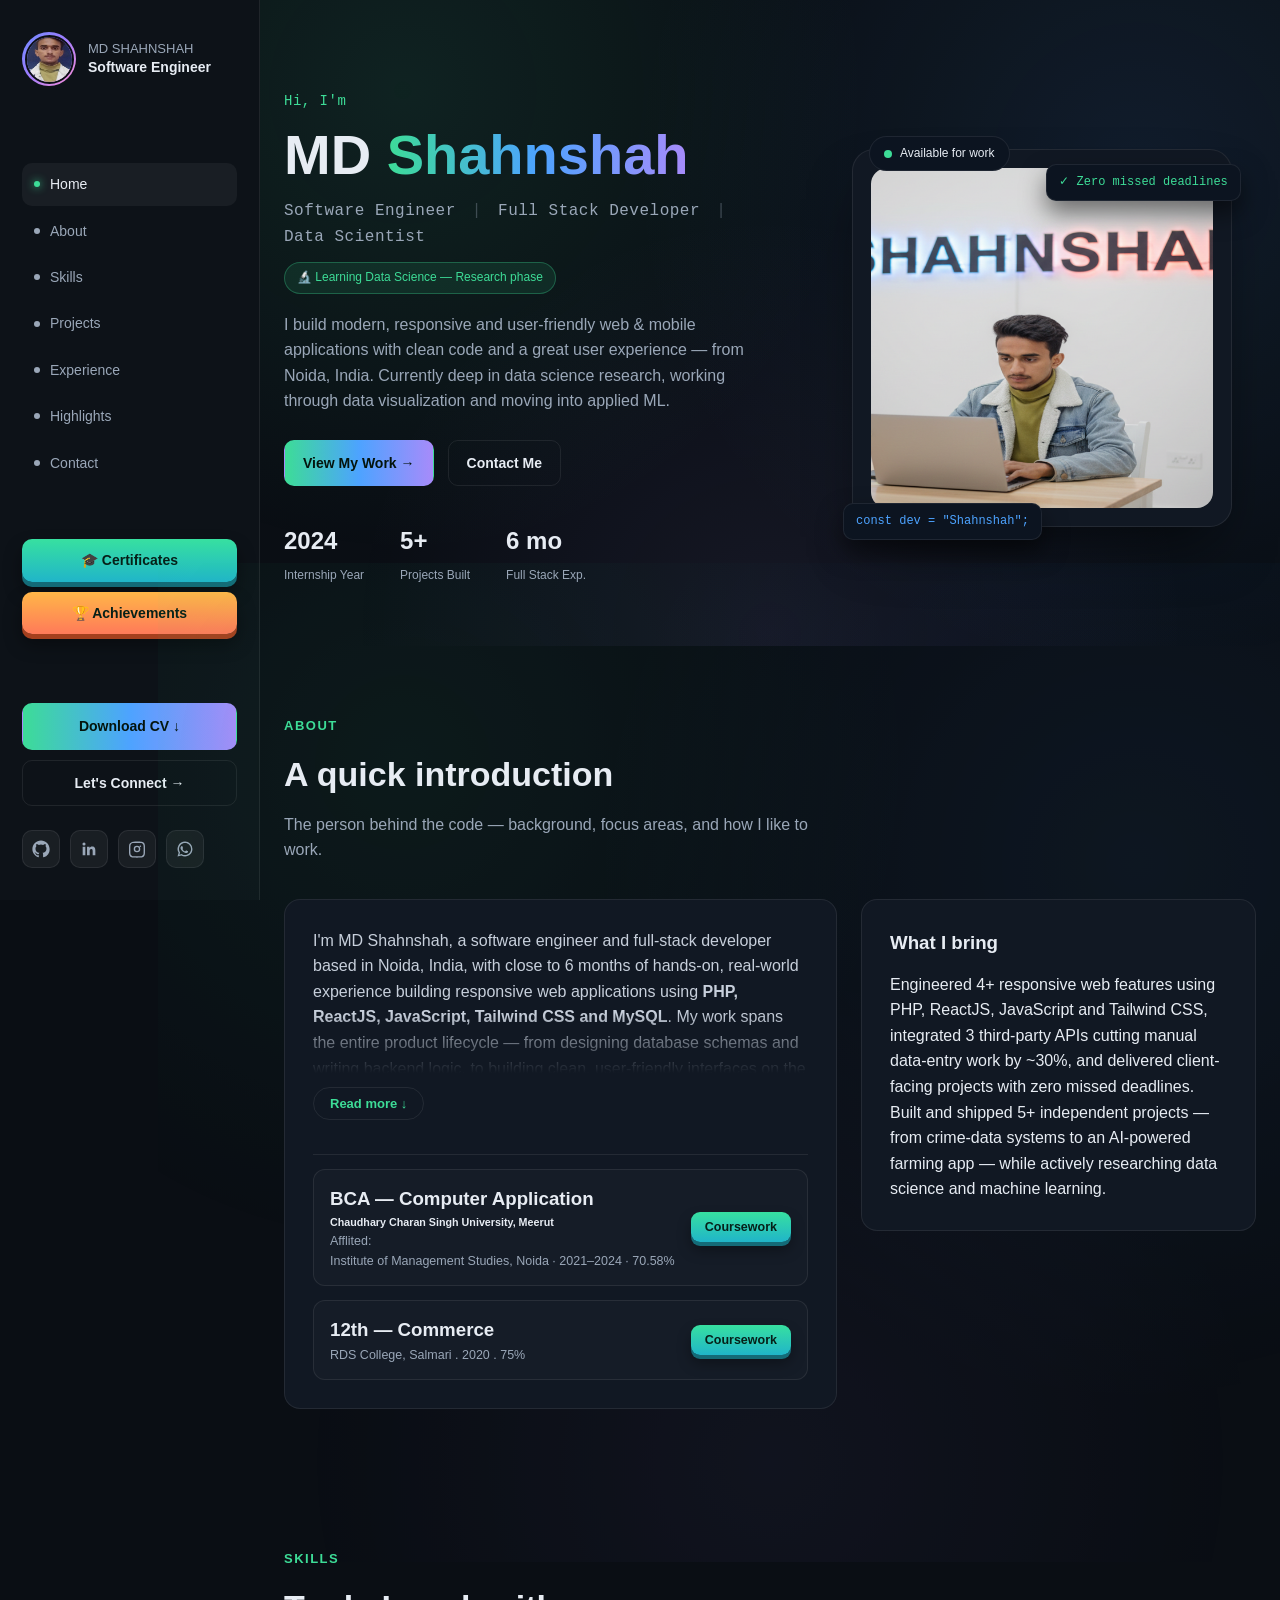
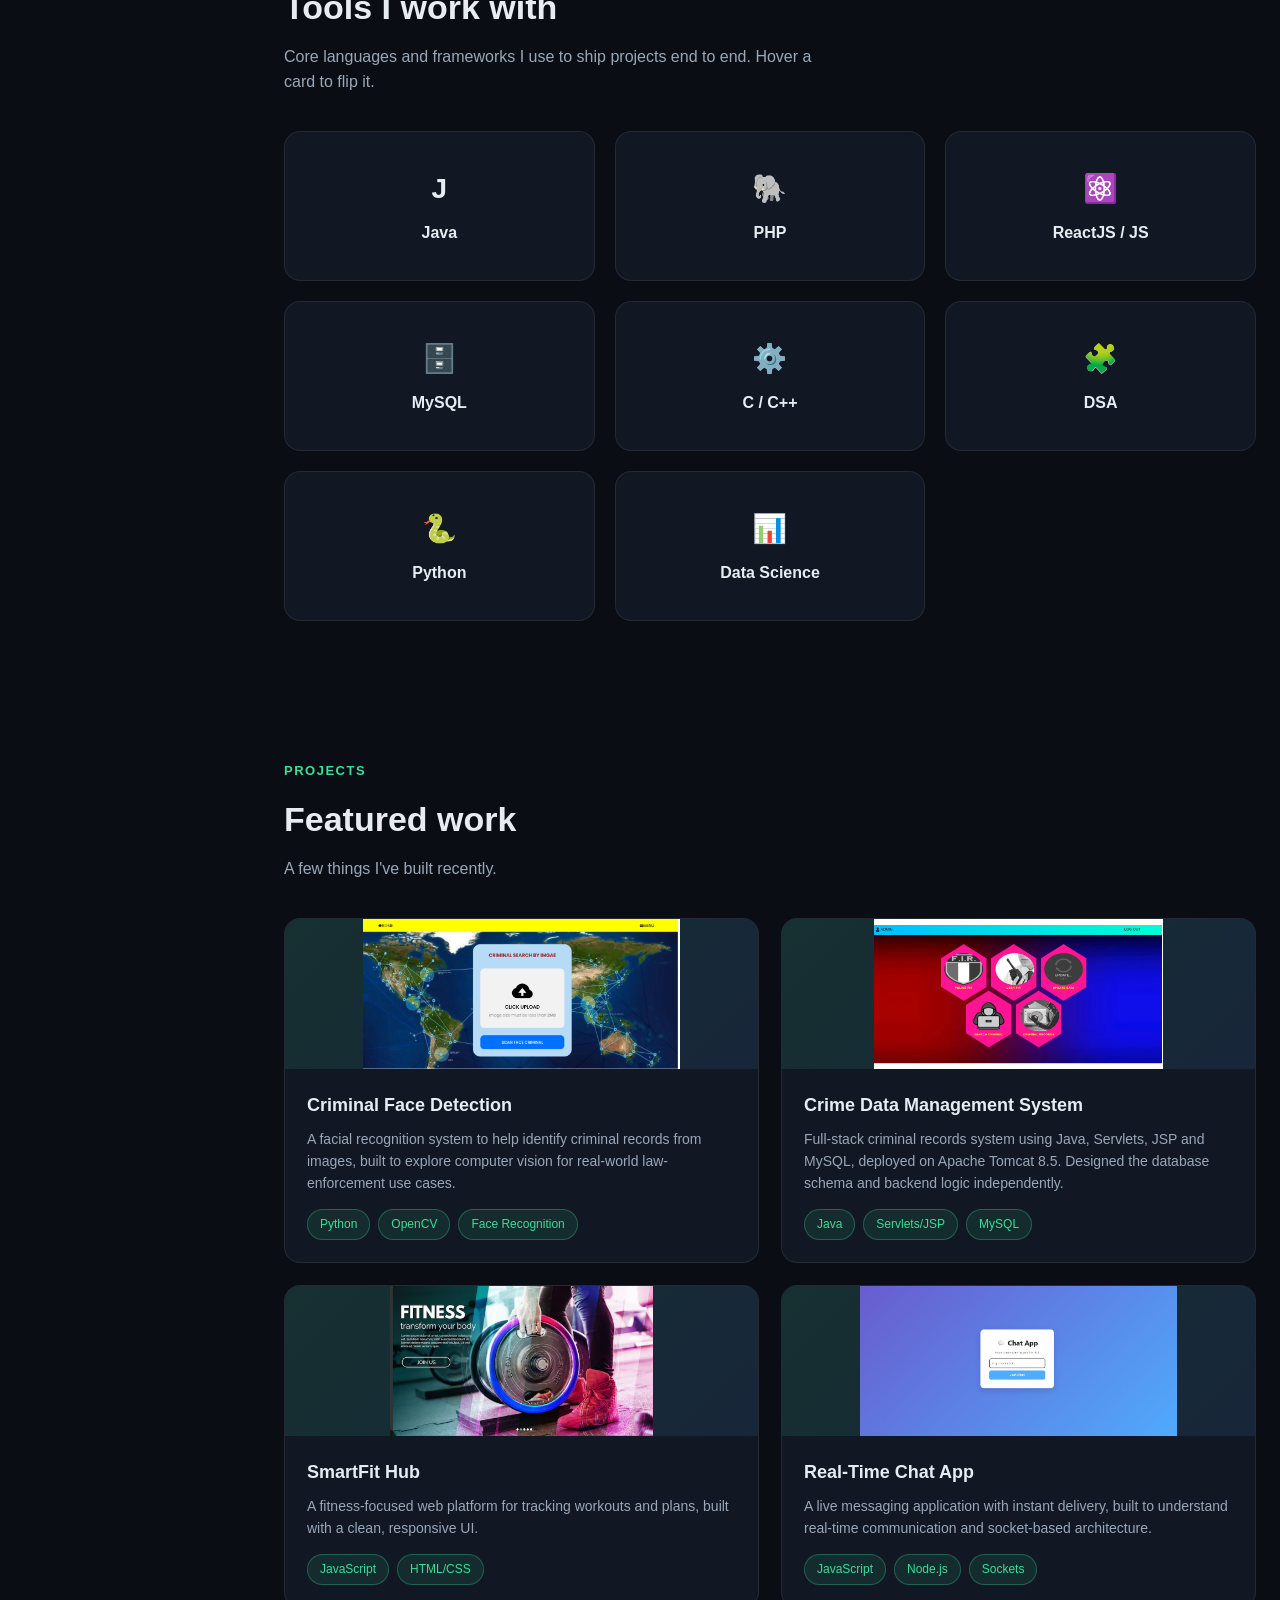
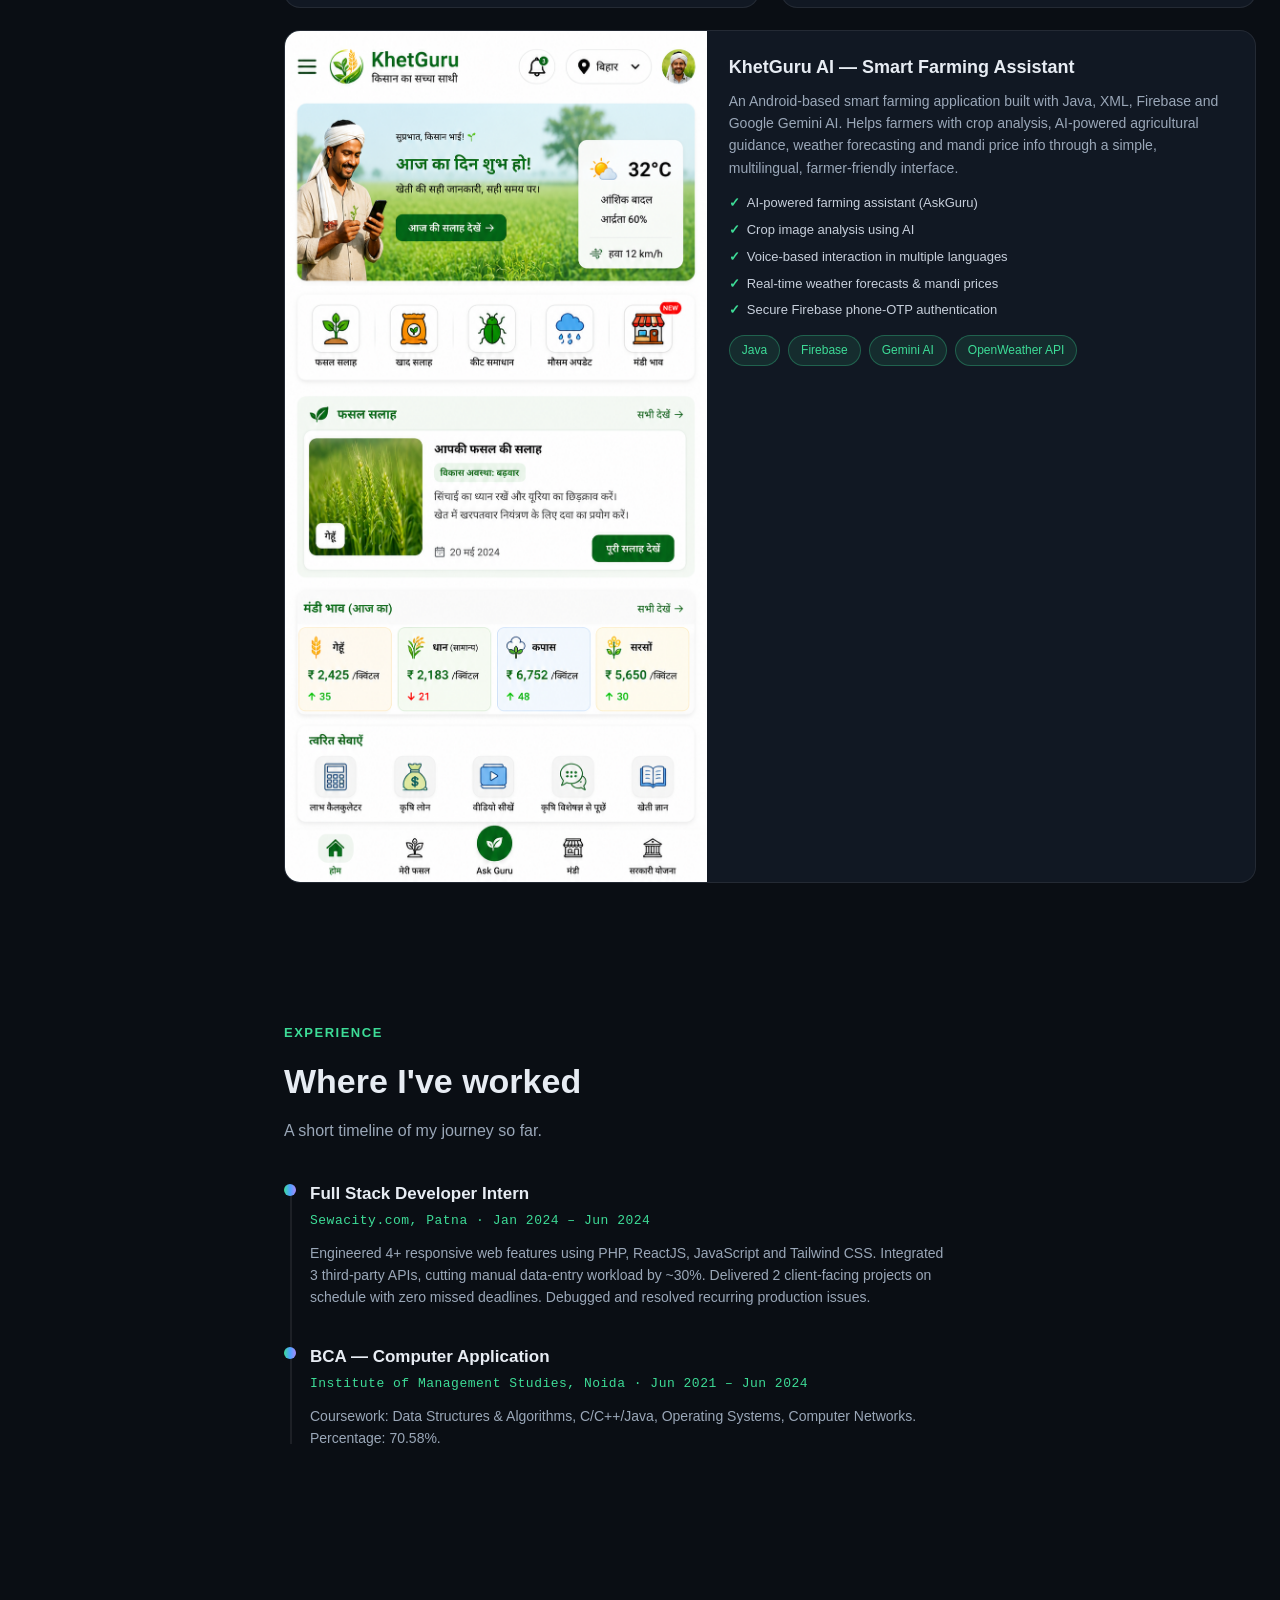
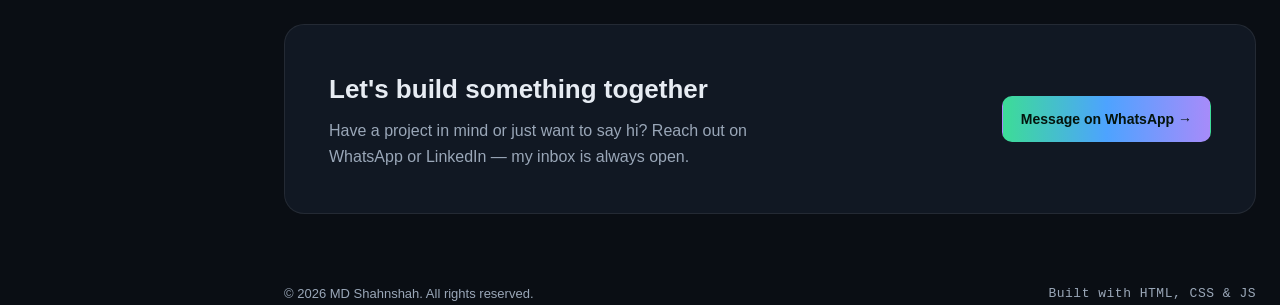
==== commit ccd35b08: "Update index.html" ====
--- a/index.html
+++ b/index.html
@@ -64,8 +64,8 @@
 /* --- Project thumbnails: consistent, shorter height --- */
 .project-thumb.project-thumb-img{ height:150px; overflow:hidden; }
 .project-thumb.project-thumb-img img{ width:100%; height:150px; object-fit:contain; object-position:center; display:block; }
-.project-card-featured .project-thumb.project-thumb-img{ height:100; }
-.project-card-featured .project-thumb.project-thumb-img img{ height:100; }
+.project-card-featured .project-thumb.project-thumb-img{ height:100%; }
+.project-card-featured .project-thumb.project-thumb-img img{ height:100%; }
 .project-card-featured{ cursor:pointer; }
 
 /* --- KhetGuru full detail modal --- */
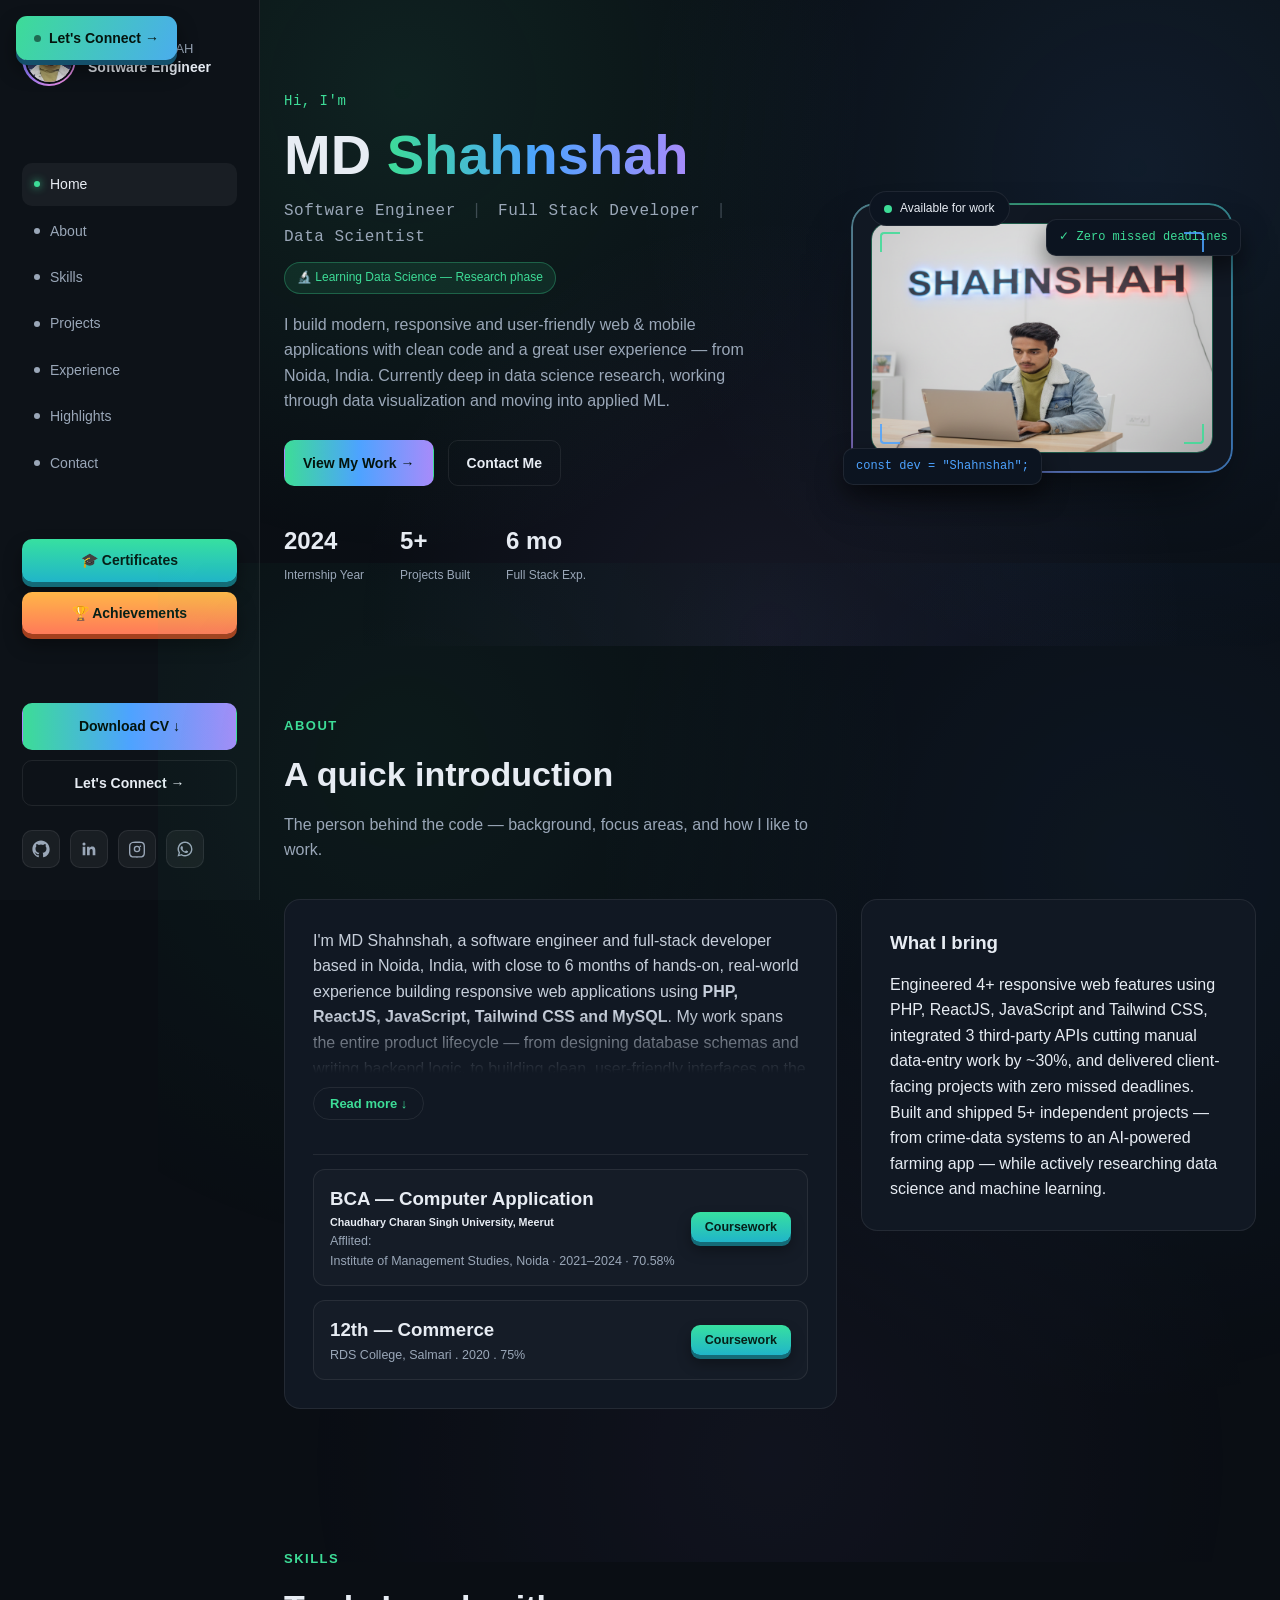
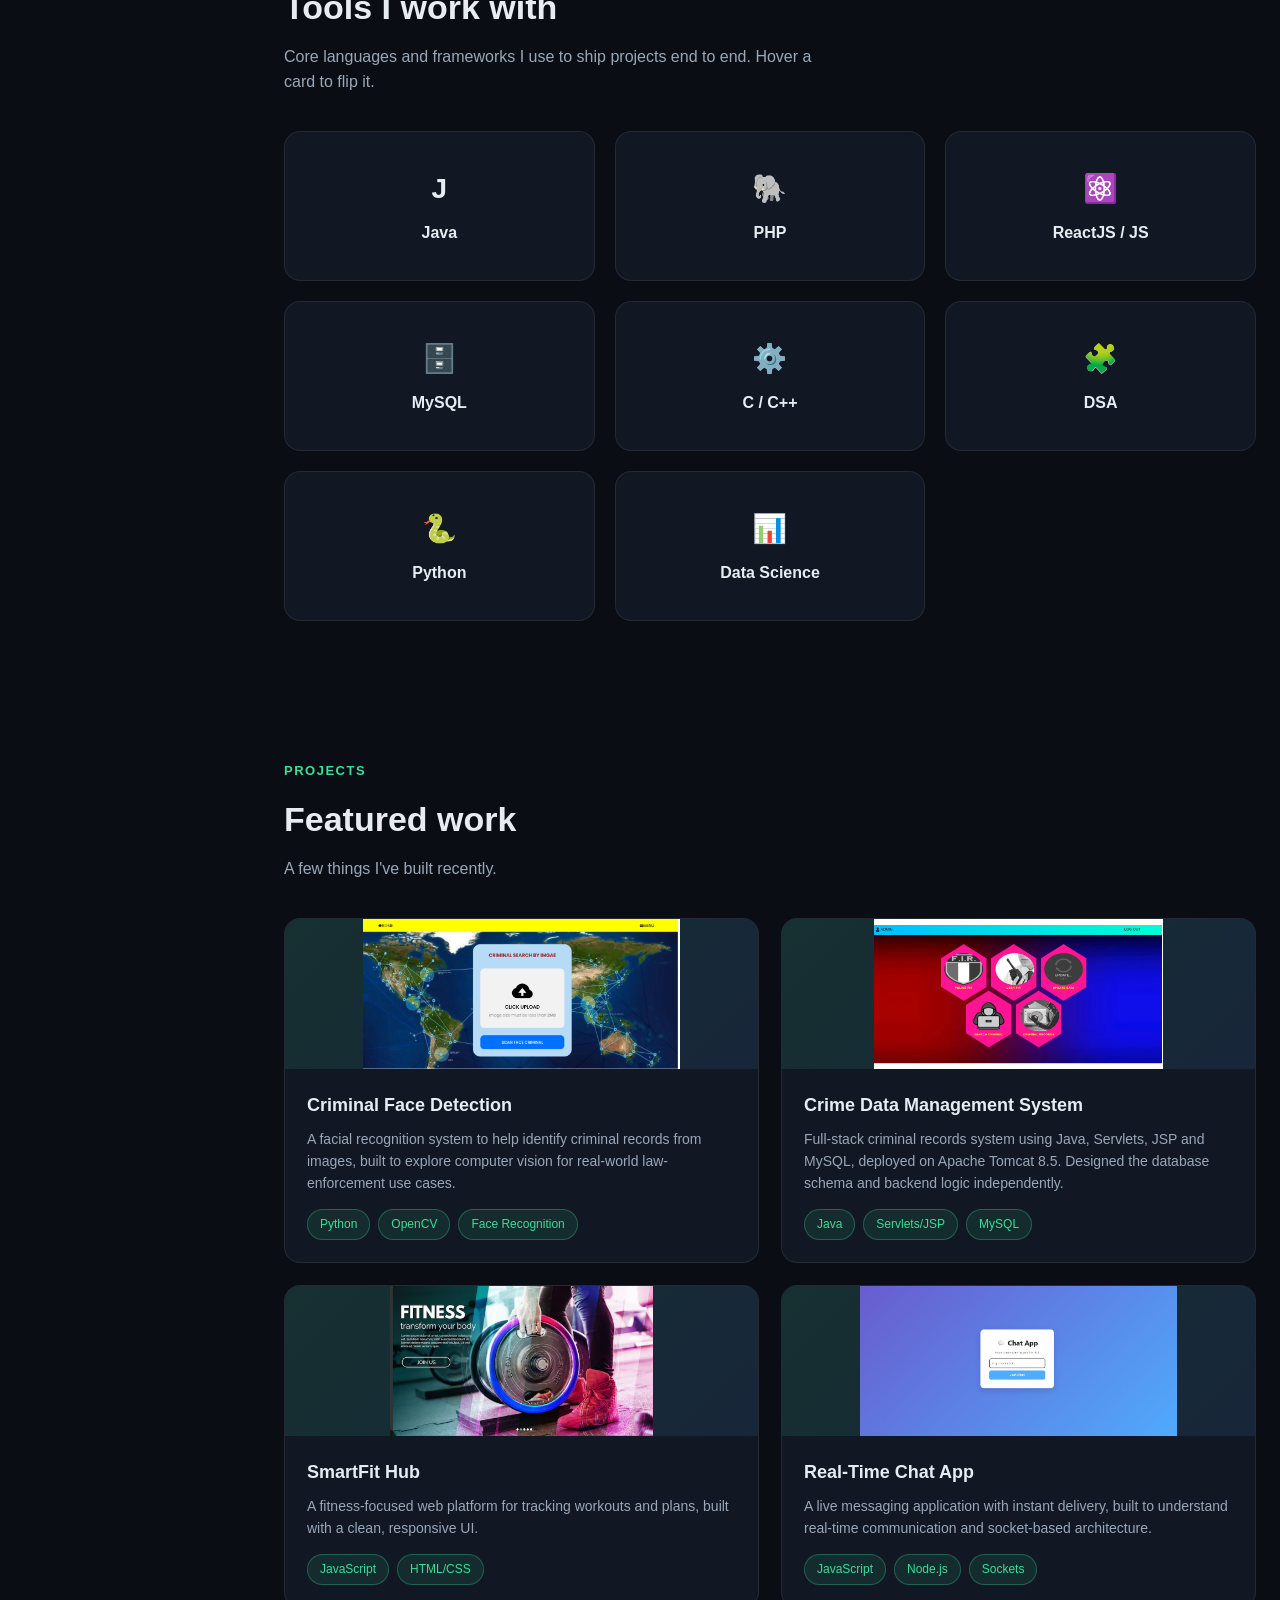
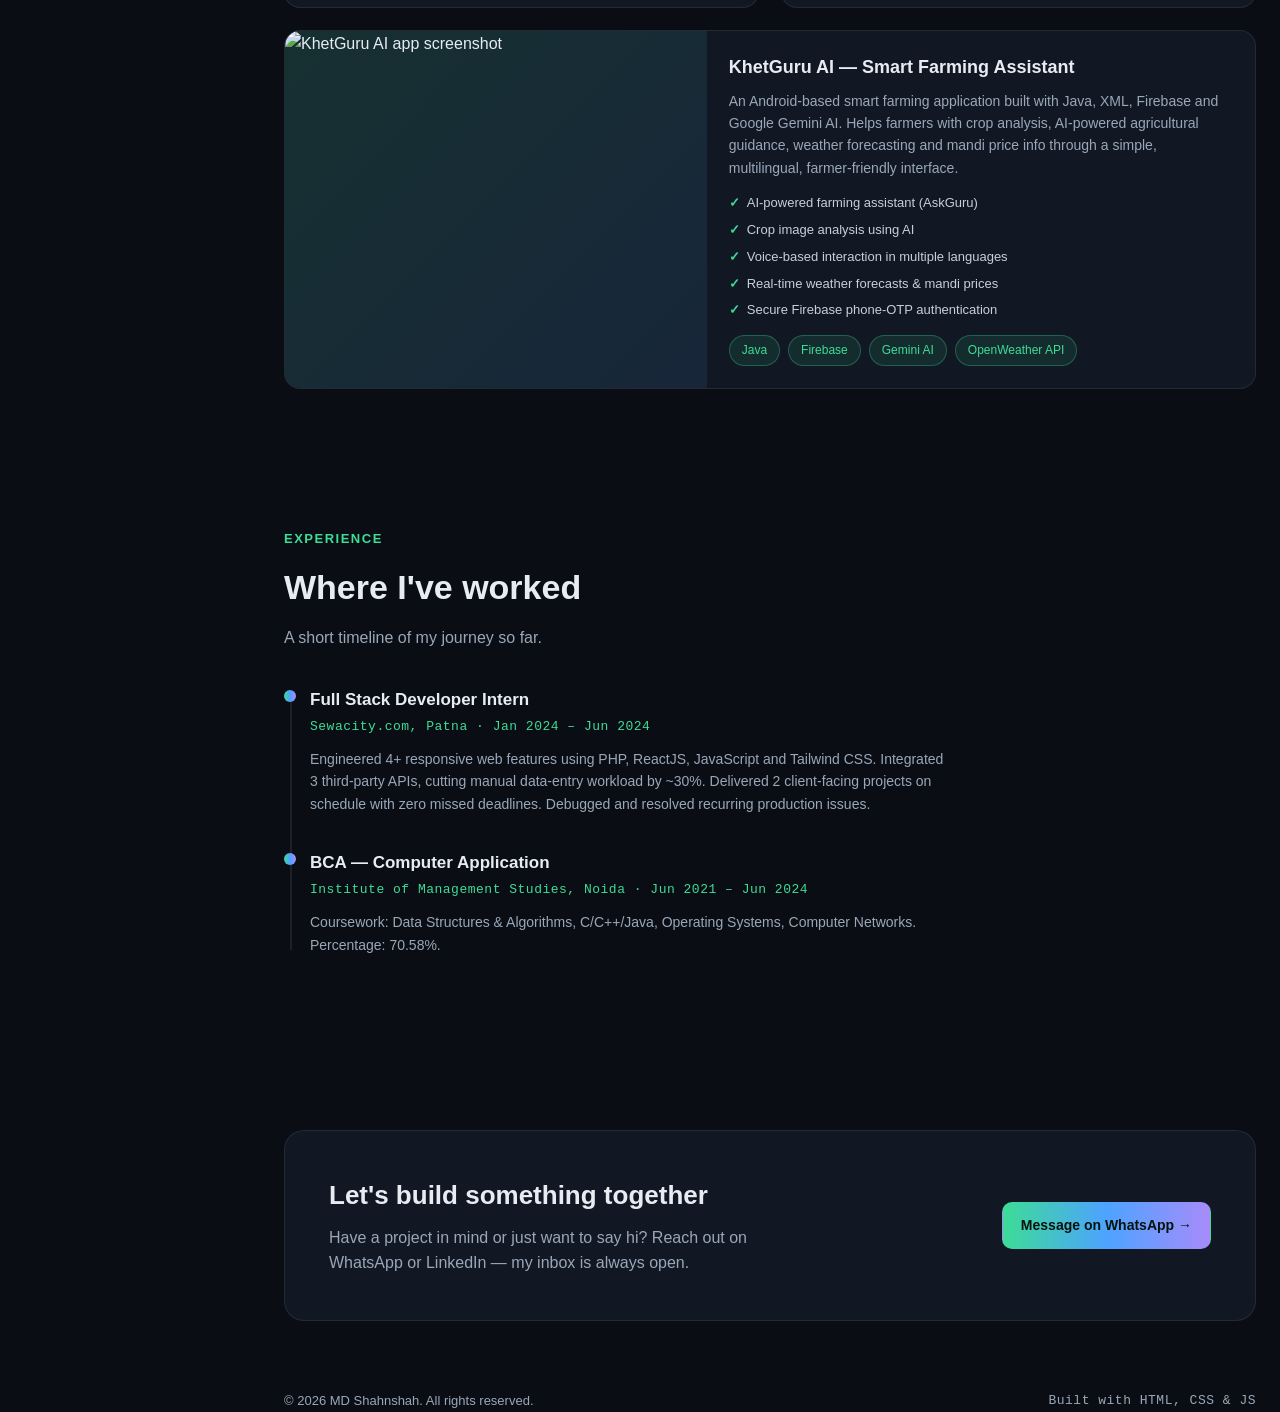
==== commit 805f8a2d: "Add files via upload" ====
--- a/index.html
+++ b/index.html
@@ -131,6 +131,10 @@
 </head>
 <body>
 
+<div class="floating-connect-wrap">
+  <a href="#contact" class="floating-connect" id="floatingConnect"><span class="fc-dot"></span> Let's Connect →</a>
+</div>
+
 <div class="topbar">
   <div class="brand"><div class="mark-photo mark-photo-sm"><img src="assets/profile.jpg" alt="MD Shahnshah"></div></div>
   <nav>
@@ -217,6 +221,10 @@
         <div class="photo-frame">
           <img src="assets/home.png" alt="MD Shahnshah">
           <div class="scan"></div>
+          <span class="hud-corner tl"></span>
+          <span class="hud-corner tr"></span>
+          <span class="hud-corner bl"></span>
+          <span class="hud-corner br"></span>
         </div>
         <div class="float-chip chip-1">const dev = "Shahnshah";</div>
         <div class="float-chip chip-2">✓ Zero missed deadlines</div>
--- a/css/style.css
+++ b/css/style.css
@@ -176,14 +176,44 @@
   100%{ box-shadow:0 0 0 0 rgba(61,220,151,0); }
 }
 
-.photo-frame{ position:relative; border-radius:16px; overflow:hidden; }
-.photo-frame img{ width:100%; height:340px; object-fit:cover; }
+.photo-frame{
+  position:relative; border-radius:16px; overflow:hidden;
+  border:1px solid rgba(61,220,151,.35);
+  box-shadow:inset 0 0 50px rgba(61,220,151,.10);
+}
+.photo-frame img{ width:100%; height:auto; display:block; object-fit:contain; }
 .scan{
   position:absolute; left:0; right:0; height:2px;
   background:linear-gradient(90deg, transparent, var(--green), transparent);
   animation:scan 3s linear infinite;
 }
 @keyframes scan{ 0%{ top:0; } 100%{ top:100%; } }
+
+/* HUD-style corner brackets for a "high-tech" frame look */
+.hud-corner{ position:absolute; width:20px; height:20px; z-index:3; pointer-events:none; opacity:.85; }
+.hud-corner.tl{ top:8px; left:8px; border-top:2px solid var(--green); border-left:2px solid var(--green); border-radius:4px 0 0 0; }
+.hud-corner.tr{ top:8px; right:8px; border-top:2px solid var(--blue); border-right:2px solid var(--blue); border-radius:0 4px 0 0; }
+.hud-corner.bl{ bottom:8px; left:8px; border-bottom:2px solid var(--blue); border-left:2px solid var(--blue); border-radius:0 0 0 4px; }
+.hud-corner.br{ bottom:8px; right:8px; border-bottom:2px solid var(--green); border-right:2px solid var(--green); border-radius:0 0 4px 0; }
+
+/* Rotating gradient glow ring around the hero photo card — technical / skilled feel */
+@property --tilt-angle{ syntax:'<angle>'; inherits:false; initial-value:0deg; }
+.tilt-card{ position:relative; z-index:0; }
+.tilt-card::before{
+  content:"";
+  position:absolute; inset:-2px;
+  border-radius:24px;
+  padding:2px;
+  background:conic-gradient(from var(--tilt-angle), var(--green), var(--blue), var(--purple), var(--green));
+  -webkit-mask:linear-gradient(#fff 0 0) content-box, linear-gradient(#fff 0 0);
+  -webkit-mask-composite:xor;
+  mask-composite:exclude;
+  opacity:.6;
+  z-index:-1;
+  pointer-events:none;
+  animation:tiltBorderSpin 6s linear infinite;
+}
+@keyframes tiltBorderSpin{ to{ --tilt-angle:360deg; } }
 
 .float-chip{
   position:absolute; background:#0c1420; border:1px solid var(--border);
@@ -326,6 +356,43 @@
   background:rgba(255,255,255,.06); border:1px solid var(--border);
 }
 
+/* ============ FLOATING "LET'S CONNECT" 3D BUTTON (all pages, top-left) ============ */
+.floating-connect-wrap{ position:fixed; top:16px; left:16px; z-index:150; perspective:700px; }
+.floating-connect{
+  display:flex; align-items:center; gap:8px;
+  padding:11px 18px;
+  border-radius:11px;
+  font-weight:700; font-size:14px;
+  color:#04140d;
+  text-decoration:none;
+  background:linear-gradient(115deg, var(--green), var(--blue) 55%, var(--purple));
+  background-size:220% 220%;
+  box-shadow:0 5px 0 #14506b, 0 10px 20px rgba(0,0,0,.45);
+  transform:translateY(0) rotateX(0deg);
+  transform-style:preserve-3d;
+  transition:transform .25s cubic-bezier(.2,.8,.3,1.4), box-shadow .25s ease, background-position .8s ease;
+  cursor:pointer;
+  animation:fcGradientShift 5s ease infinite;
+}
+.floating-connect .fc-dot{ width:7px; height:7px; border-radius:50%; background:#04140d; opacity:.55; }
+.floating-connect:hover{
+  transform:translateY(-3px) rotateX(10deg) scale(1.03);
+  box-shadow:0 8px 0 #14506b, 0 16px 28px rgba(0,0,0,.5);
+  background-position:100% 50%;
+}
+.floating-connect.opening{
+  transform:translateY(2px) rotateX(-25deg) scale(.94);
+  box-shadow:0 2px 0 #14506b, 0 4px 10px rgba(0,0,0,.3);
+}
+@keyframes fcGradientShift{
+  0%,100%{ background-position:0% 50%; }
+  50%{ background-position:100% 50%; }
+}
+@media (max-width:980px){
+  .floating-connect-wrap{ top:auto; bottom:16px; left:16px; }
+  .floating-connect{ padding:9px 14px; font-size:13px; }
+}
+
 /* ============ RESPONSIVE ============ */
 @media (max-width: 980px){
   .side{ display:none; }
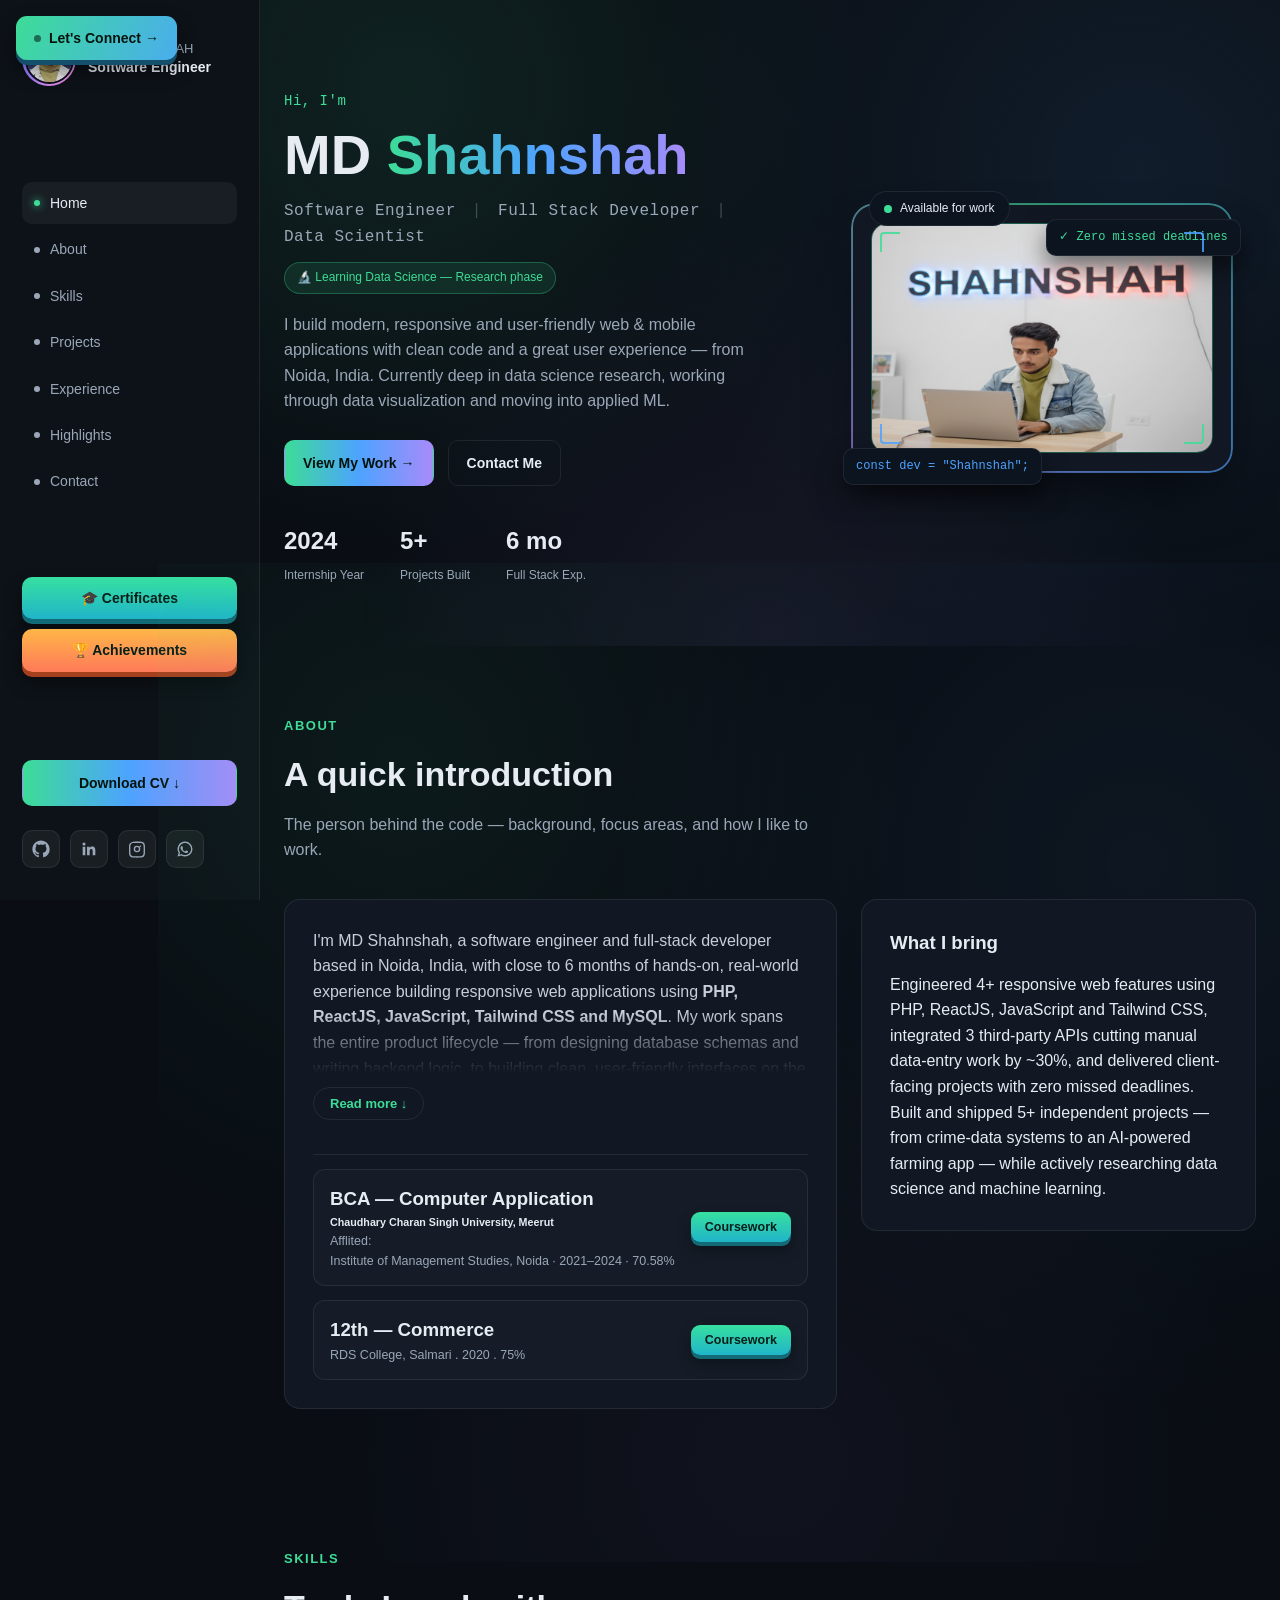
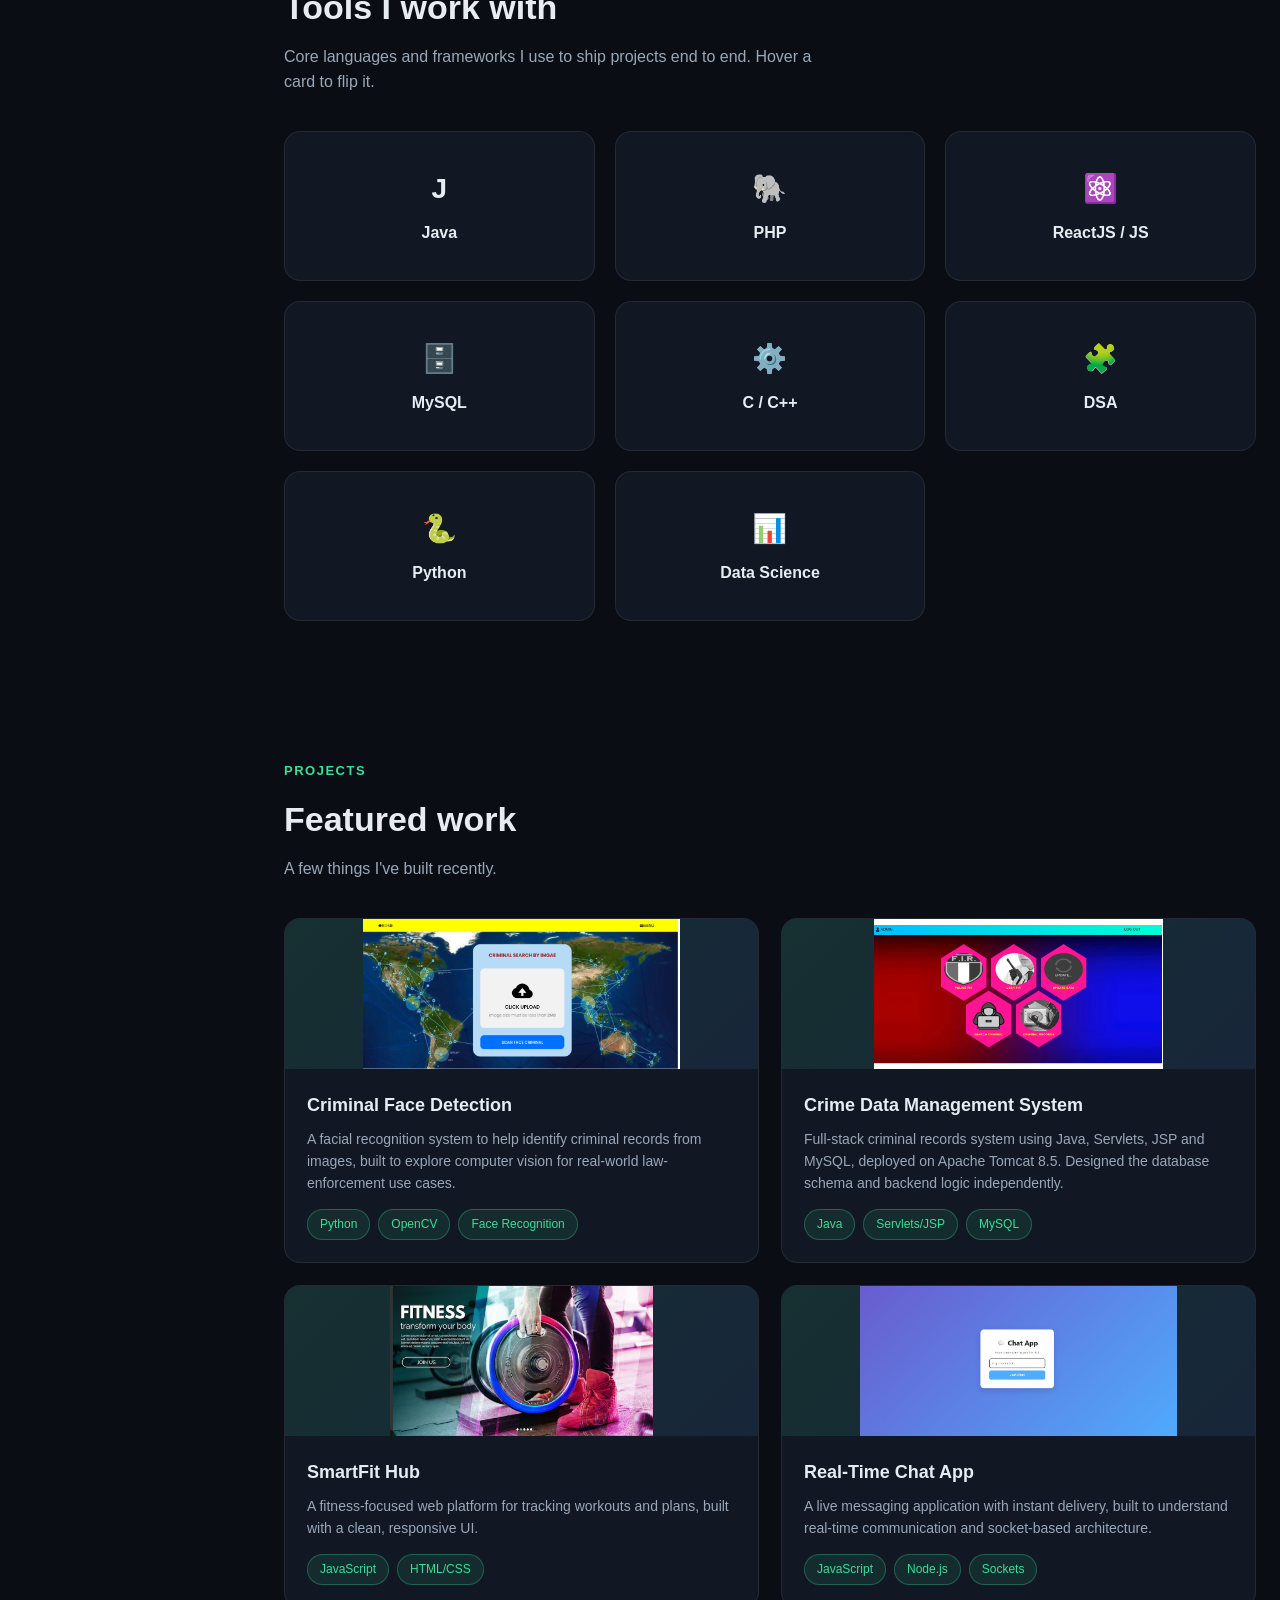
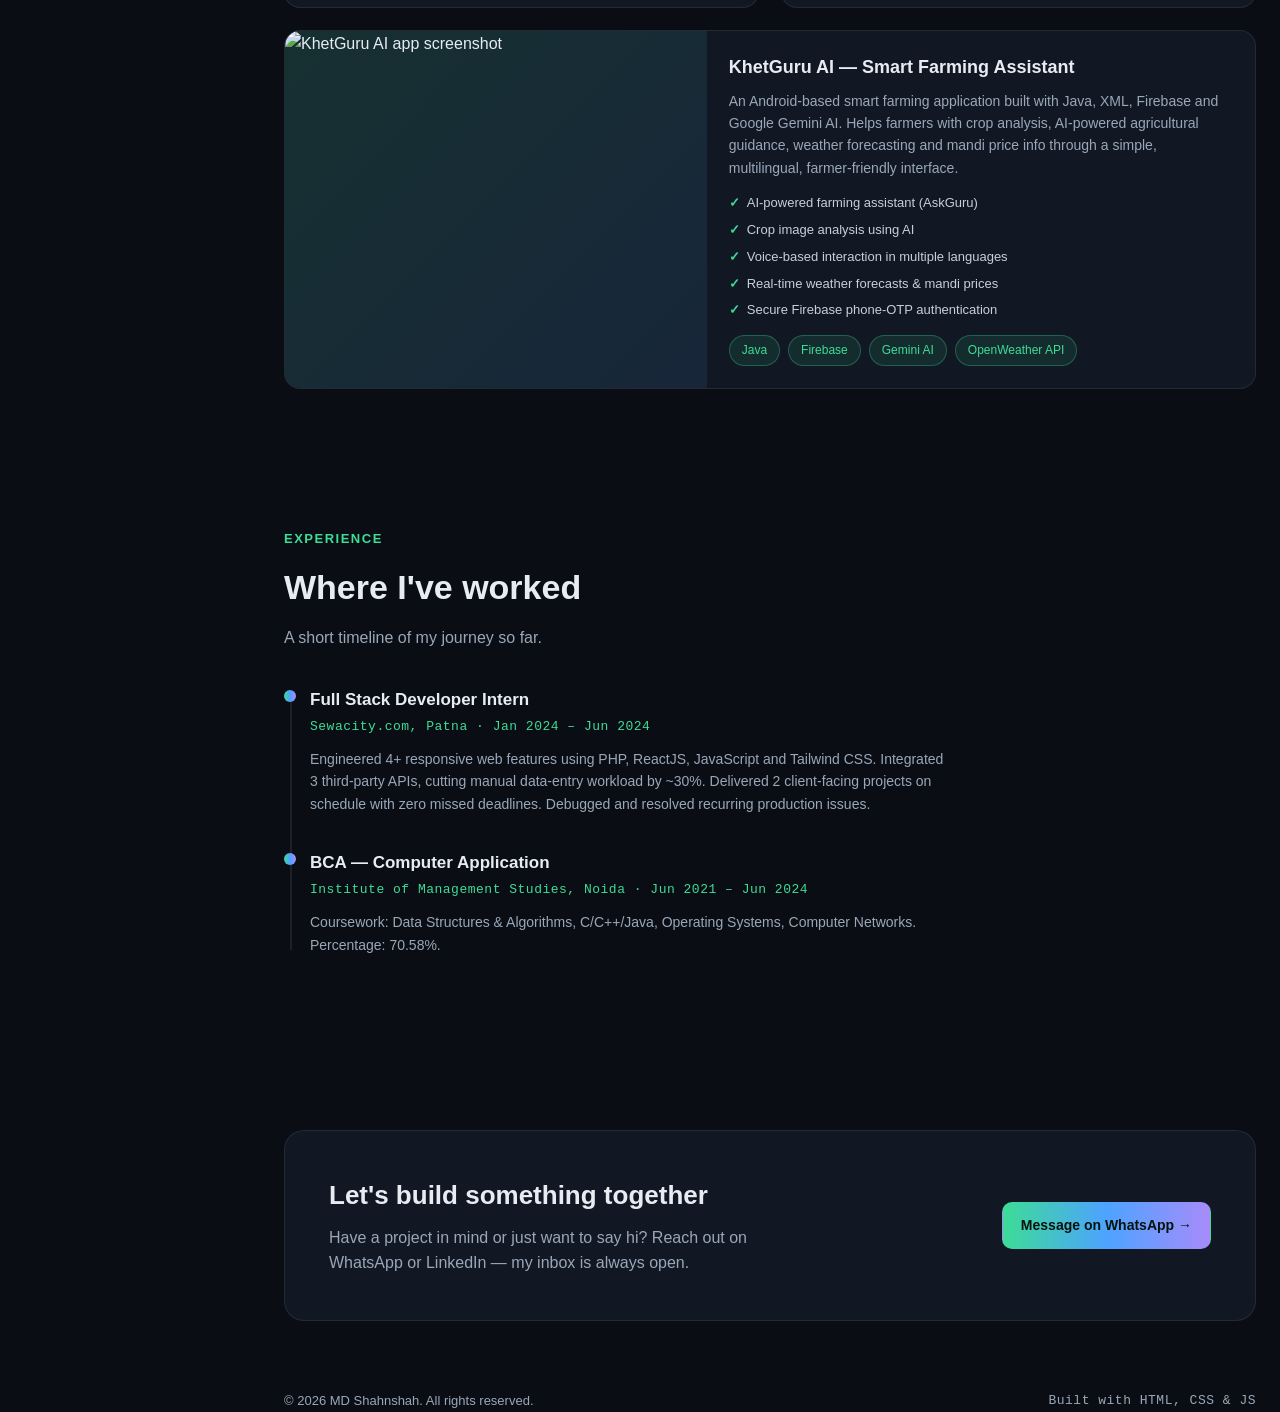
==== commit 1f9b479f: "Add files via upload" ====
--- a/index.html
+++ b/index.html
@@ -175,7 +175,6 @@
   </div>
   <div class="cta">
     <a href="assets/SHAHNSHAH-RESUME.pdf" download class="btn btn-primary">Download CV ↓</a>
-    <a href="#contact" class="btn btn-ghost">Let's Connect →</a>
     <div class="social-row">
       <a href="https://github.com/shahanshah786" title="GitHub" target="_blank" rel="noopener">
         <svg viewBox="0 0 24 24"><path d="M12 .5C5.73.5.5 5.73.5 12c0 5.09 3.29 9.4 7.86 10.93.57.1.78-.25.78-.55 0-.27-.01-1.17-.02-2.12-3.2.7-3.88-1.36-3.88-1.36-.52-1.33-1.28-1.68-1.28-1.68-1.04-.71.08-.7.08-.7 1.15.08 1.76 1.18 1.76 1.18 1.03 1.76 2.7 1.25 3.36.96.1-.75.4-1.25.73-1.54-2.55-.29-5.24-1.28-5.24-5.68 0-1.25.45-2.28 1.18-3.08-.12-.29-.51-1.46.11-3.04 0 0 .96-.31 3.15 1.18a10.9 10.9 0 0 1 5.74 0c2.19-1.49 3.15-1.18 3.15-1.18.62 1.58.23 2.75.11 3.04.73.8 1.18 1.83 1.18 3.08 0 4.41-2.69 5.38-5.25 5.67.41.36.78 1.06.78 2.14 0 1.55-.01 2.79-.01 3.17 0 .3.2.66.79.55A10.52 10.52 0 0 0 23.5 12C23.5 5.73 18.27.5 12 .5Z"/></svg>
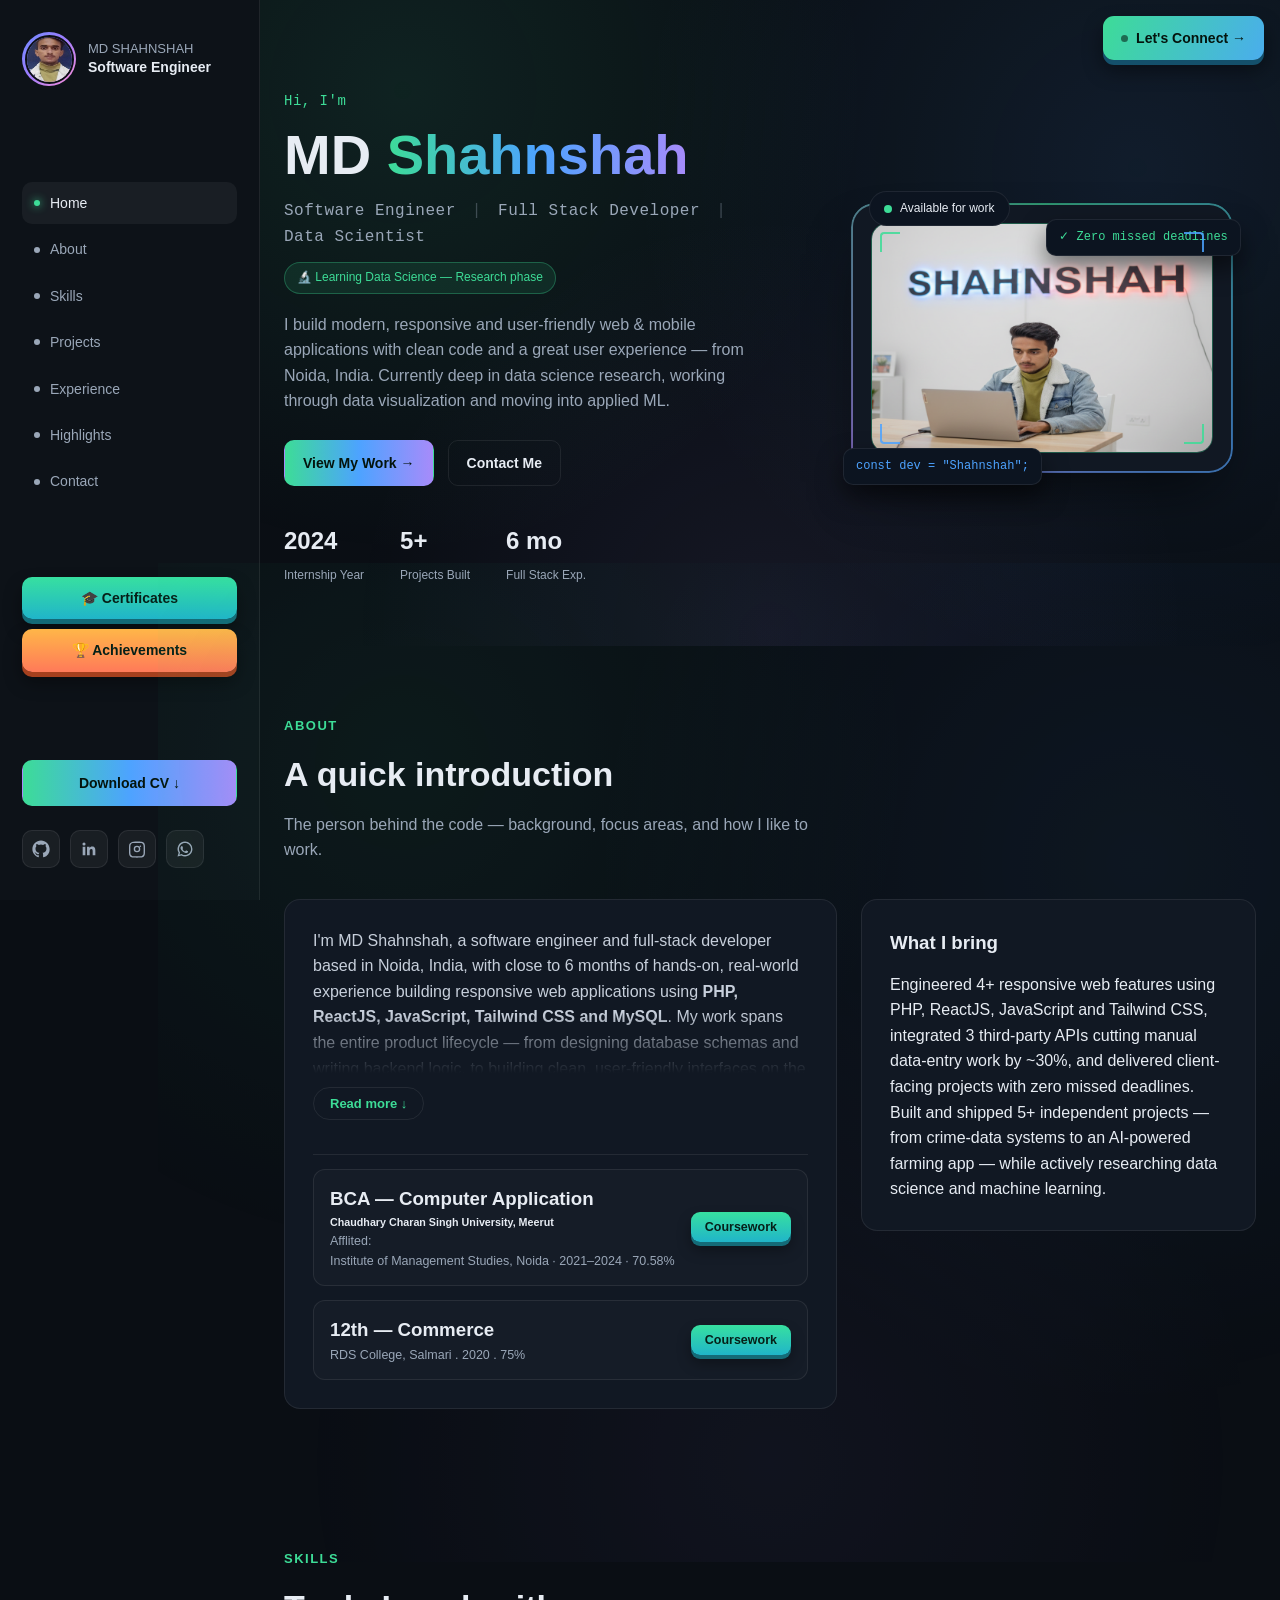
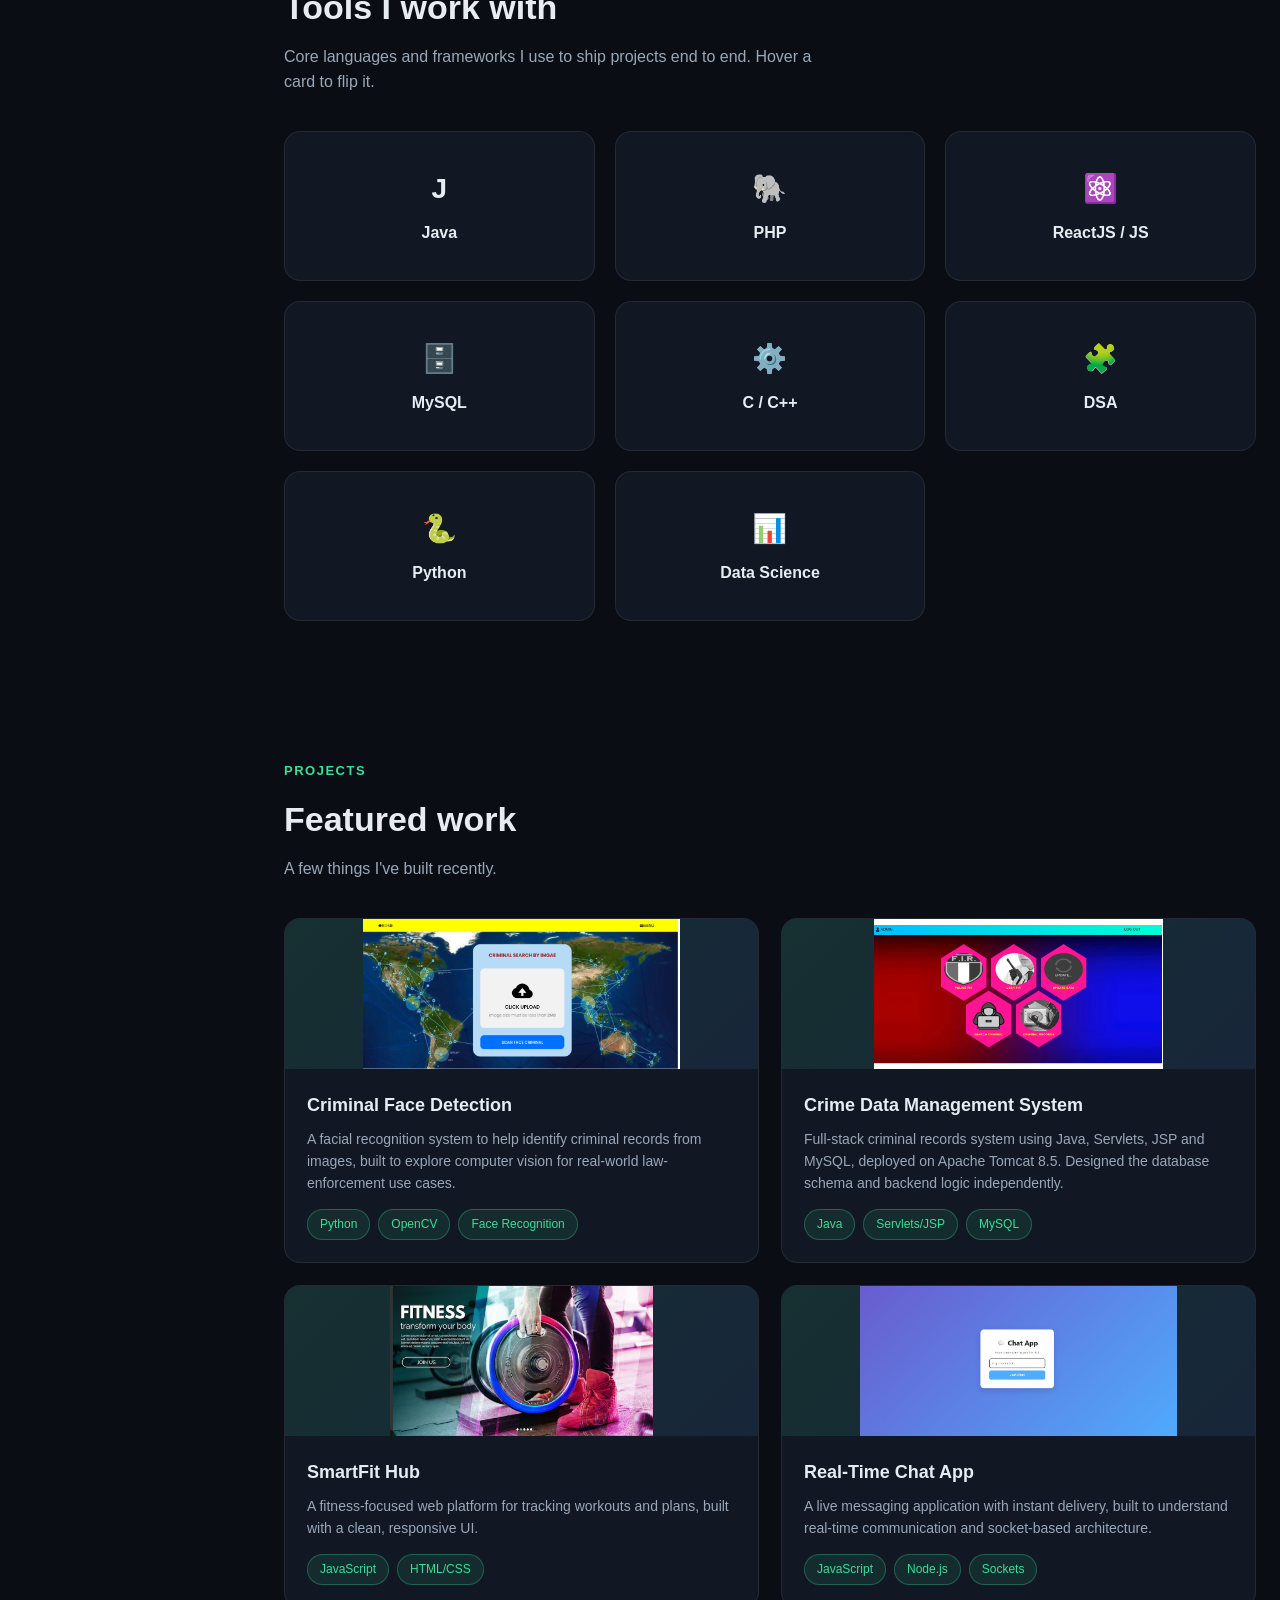
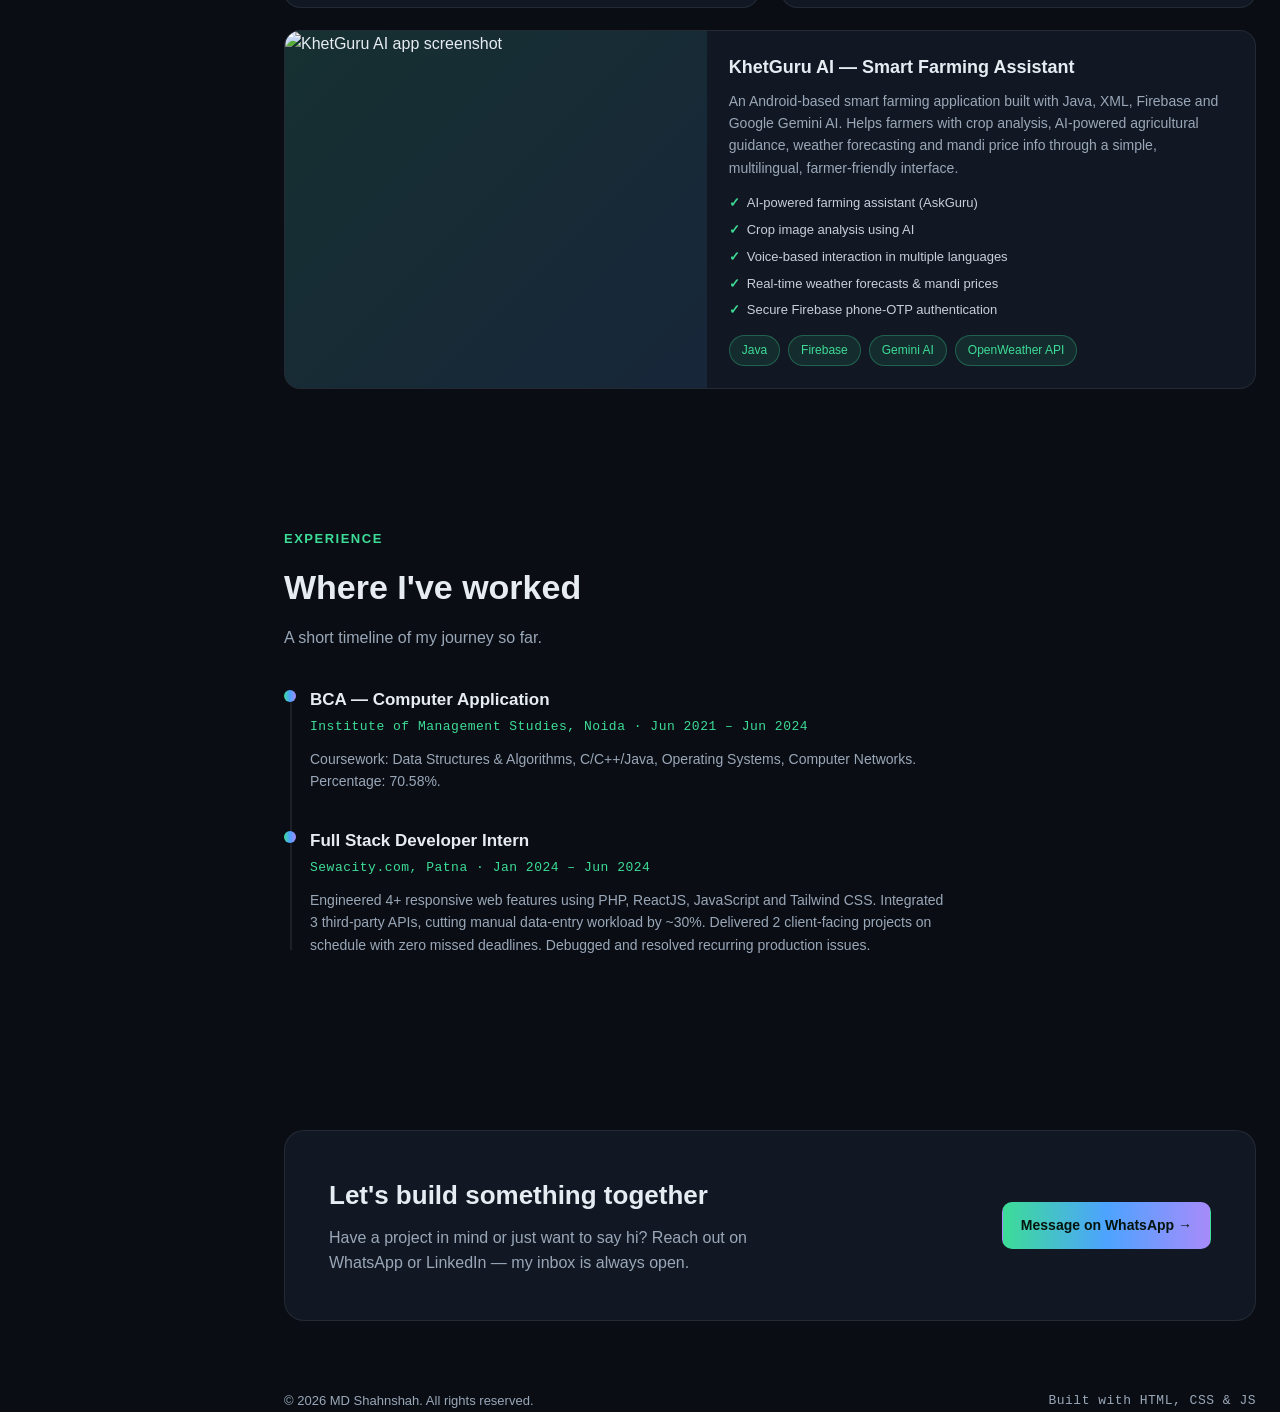
==== commit 5894a8a4: "Update index.html" ====
--- a/index.html
+++ b/index.html
@@ -3,7 +3,7 @@
 <head>
 <meta charset="UTF-8">
 <meta name="viewport" content="width=device-width, initial-scale=1.0">
-<title>MD Shahnshah — Software Engineer | Full Stack Developer | Data Scientist</title>
+<title>MD SHAHNSHAH — Software Engineer | Full Stack Developer | Data Scientist</title>
 <link rel="stylesheet" href="css/style.css">
 
 <!-- ====== FIX PATCH ====== -->
@@ -455,16 +455,19 @@
     <p class="sec-sub reveal">A short timeline of my journey so far.</p>
 
     <div class="timeline reveal">
+
+      <div class="tl-item">
+        <div class="role">BCA — Computer Application</div>
+        <div class="org mono">Institute of Management Studies, Noida · Jun 2021 – Jun 2024</div>
+        <p>Coursework: Data Structures & Algorithms, C/C++/Java, Operating Systems, Computer Networks. Percentage: 70.58%.</p>
+      </div>
+      
       <div class="tl-item">
         <div class="role">Full Stack Developer Intern</div>
         <div class="org mono">Sewacity.com, Patna · Jan 2024 – Jun 2024</div>
         <p>Engineered 4+ responsive web features using PHP, ReactJS, JavaScript and Tailwind CSS. Integrated 3 third-party APIs, cutting manual data-entry workload by ~30%. Delivered 2 client-facing projects on schedule with zero missed deadlines. Debugged and resolved recurring production issues.</p>
       </div>
-      <div class="tl-item">
-        <div class="role">BCA — Computer Application</div>
-        <div class="org mono">Institute of Management Studies, Noida · Jun 2021 – Jun 2024</div>
-        <p>Coursework: Data Structures & Algorithms, C/C++/Java, Operating Systems, Computer Networks. Percentage: 70.58%.</p>
-      </div>
+      
     </div>
   </div>
 </section>
--- a/css/style.css
+++ b/css/style.css
@@ -356,8 +356,8 @@
   background:rgba(255,255,255,.06); border:1px solid var(--border);
 }
 
-/* ============ FLOATING "LET'S CONNECT" 3D BUTTON (all pages, top-left) ============ */
-.floating-connect-wrap{ position:fixed; top:16px; left:16px; z-index:150; perspective:700px; }
+/* ============ FLOATING "LET'S CONNECT" 3D BUTTON (all pages, top-right) ============ */
+.floating-connect-wrap{ position:fixed; top:16px; right:16px; left:auto; z-index:150; perspective:700px; }
 .floating-connect{
   display:flex; align-items:center; gap:8px;
   padding:11px 18px;
@@ -389,7 +389,7 @@
   50%{ background-position:100% 50%; }
 }
 @media (max-width:980px){
-  .floating-connect-wrap{ top:auto; bottom:16px; left:16px; }
+  .floating-connect-wrap{ top:auto; bottom:16px; right:16px; left:auto; }
   .floating-connect{ padding:9px 14px; font-size:13px; }
 }
 
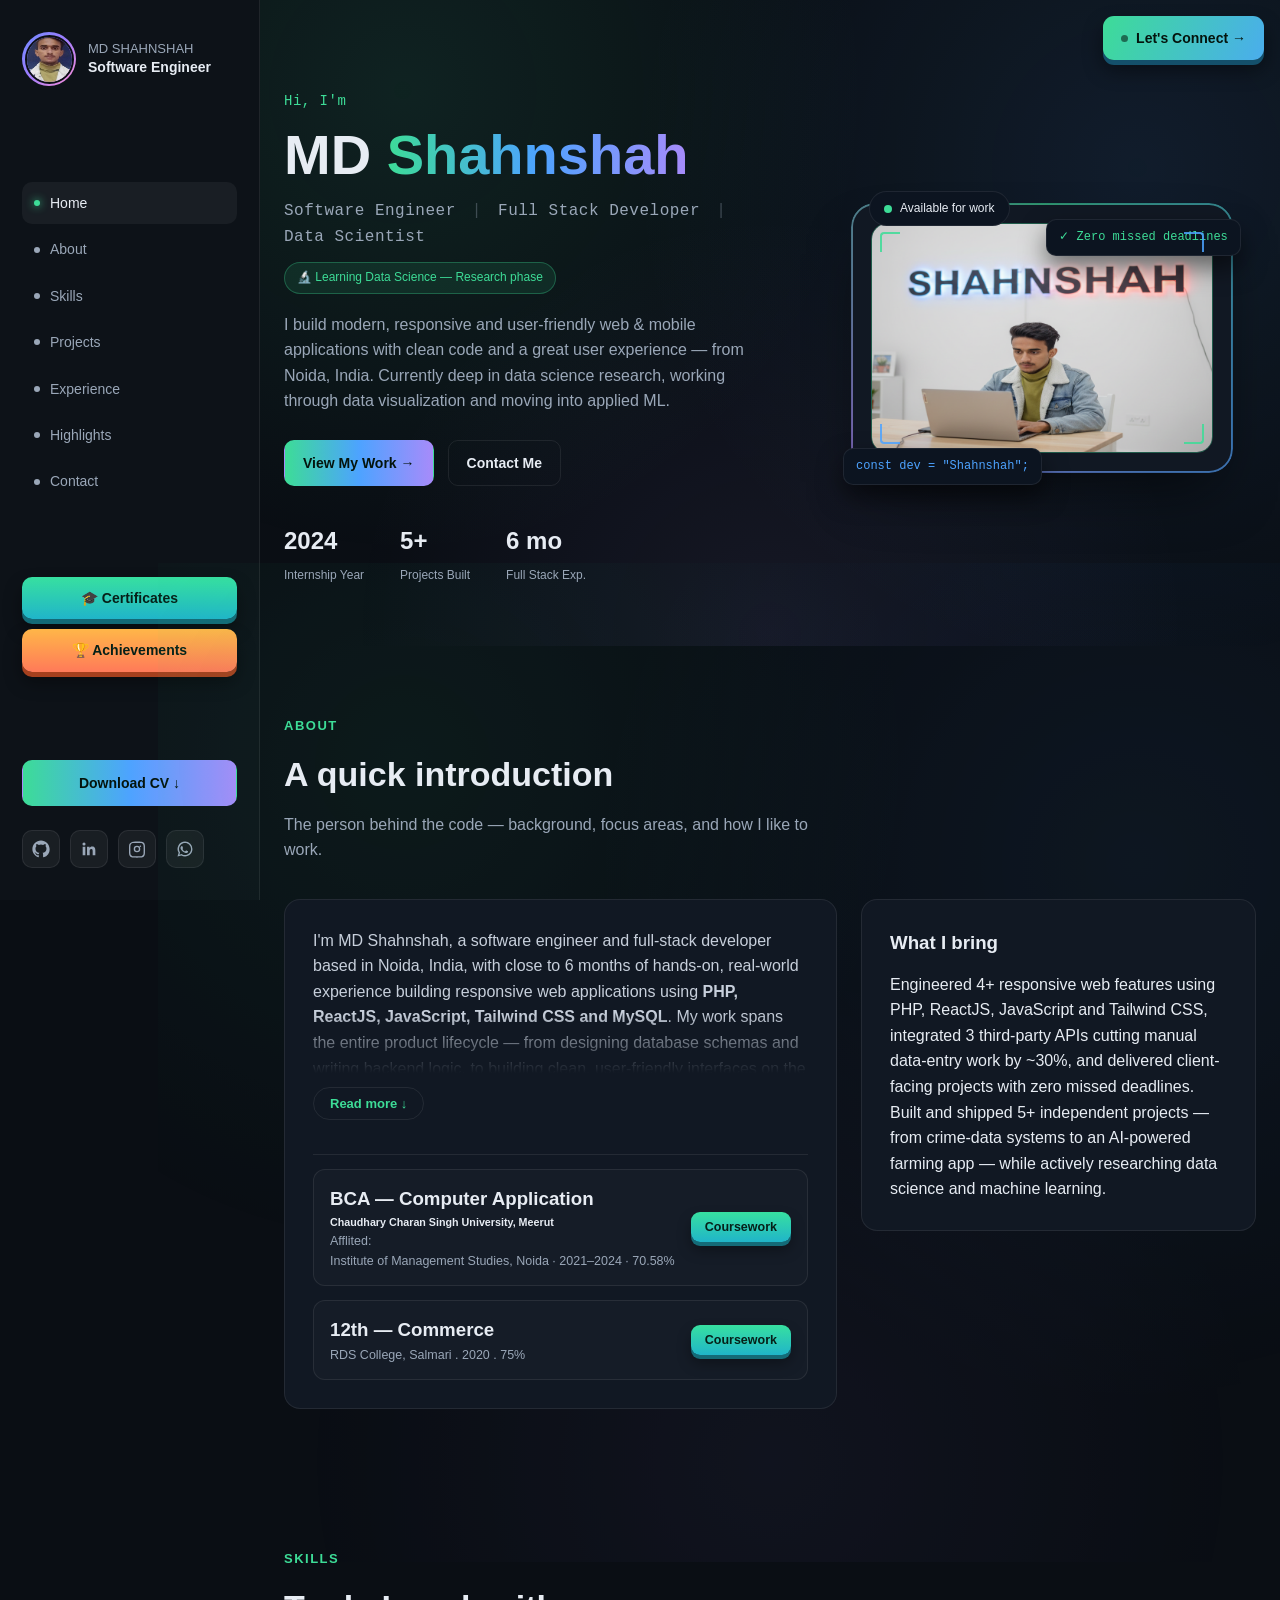
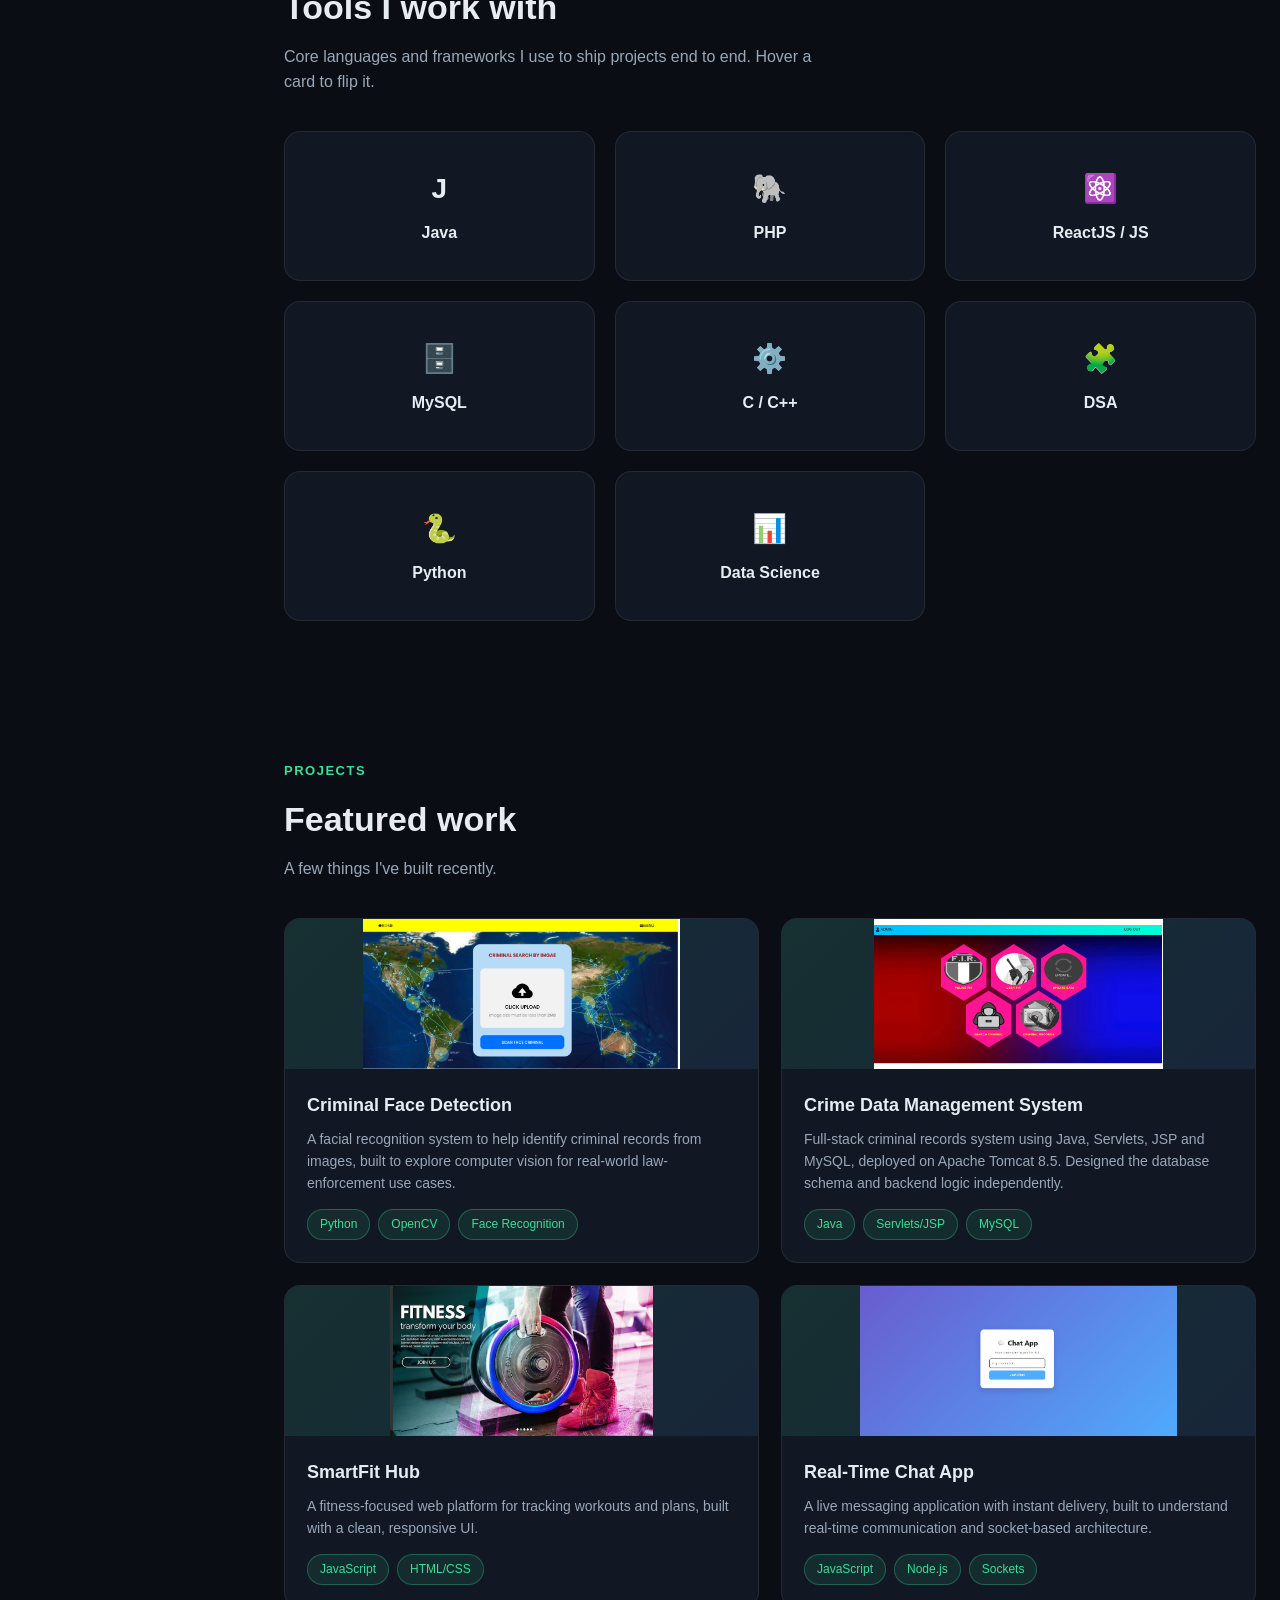
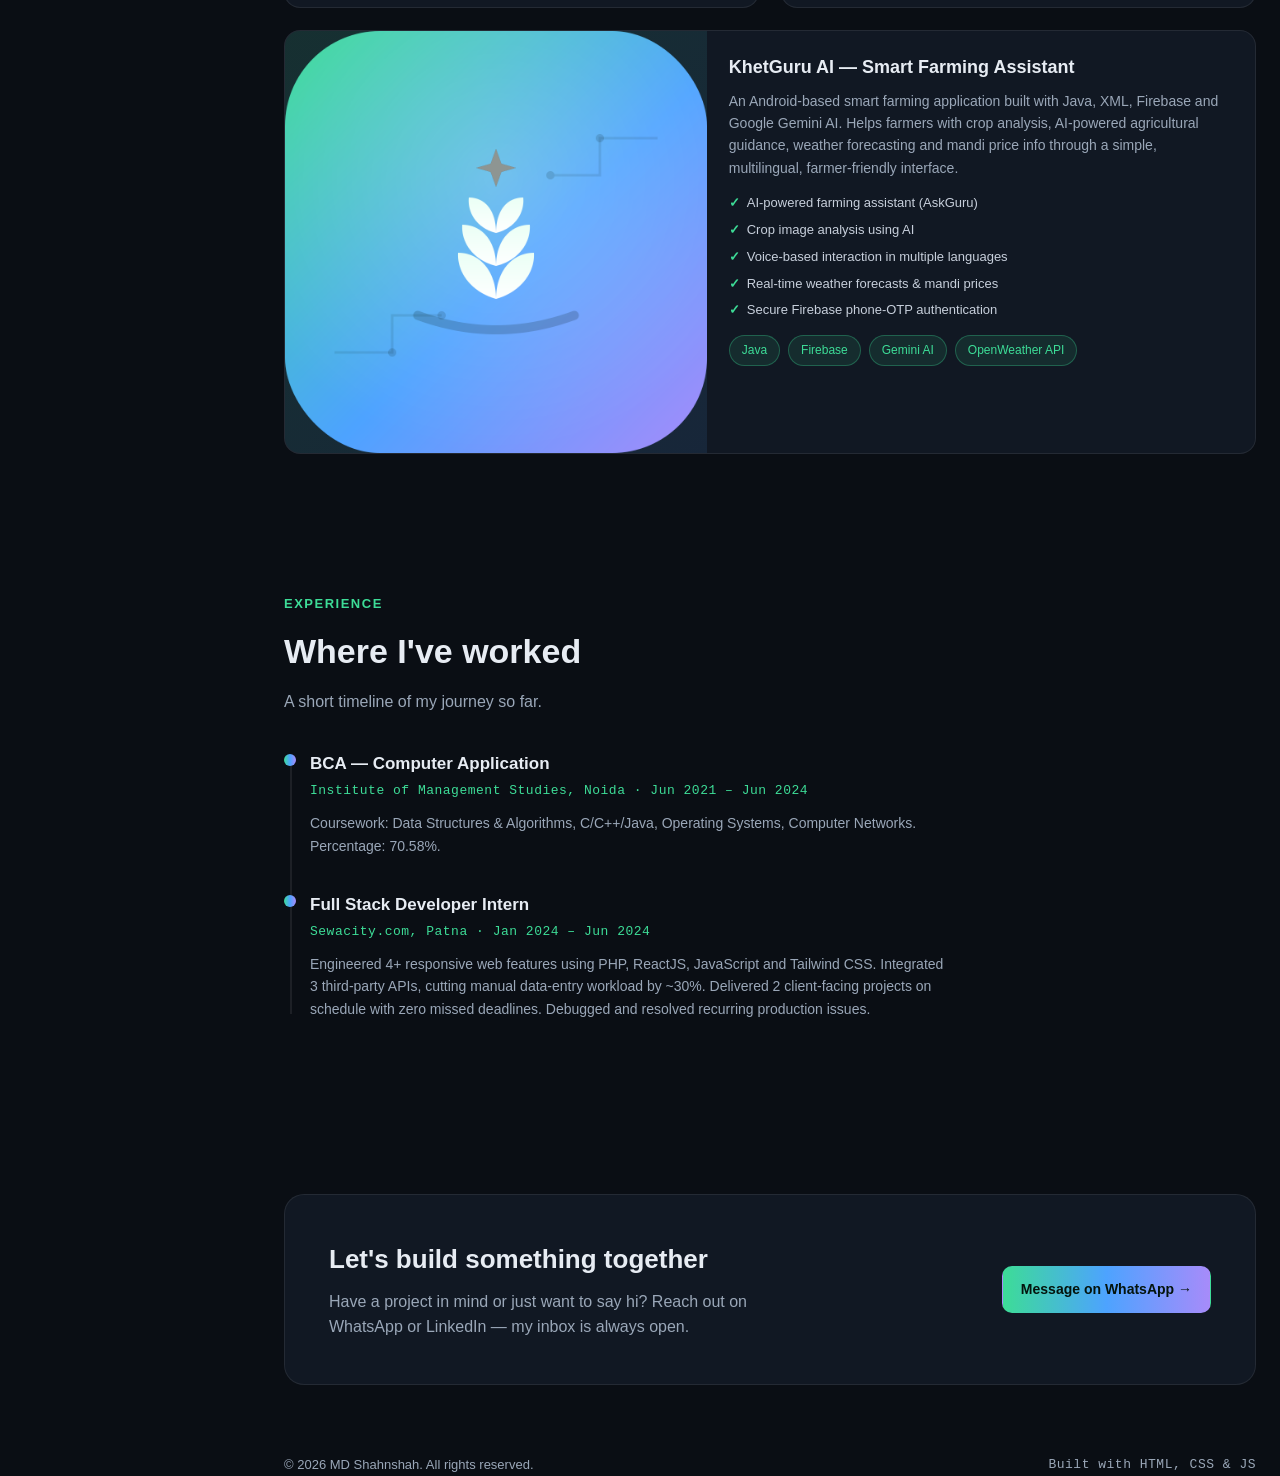
==== commit af742a00: "Update index.html" ====
--- a/index.html
+++ b/index.html
@@ -419,7 +419,7 @@
 
       <div class="project-card project-card-featured" id="khetguruCard">
         <div class="project-thumb project-thumb-img">
-          <img src="assets/khetguru-app.png" alt="KhetGuru AI app screenshot">
+          <img src="assets/khetguru-icon.png" alt="KhetGuru AI app screenshot">
         </div>
 
 
@@ -499,7 +499,7 @@
 <div class="kg-modal-overlay" id="kgModal">
   <div class="kg-modal">
     <button class="kg-modal-close" id="kgModalClose">✕</button>
-    <img class="kg-modal-img" src="assets/khetguru-app.png" alt="KhetGuru AI app screenshot">
+    <img class="kg-modal-img" src="assets/khetguru-icon.png" alt="KhetGuru AI app screenshot">
     <div class="kg-modal-body">
       <h2>KhetGuru AI – Smart Farming Assistant</h2>
       <p>KhetGuru AI is a comprehensive Android application designed to support farmers with modern technology and Artificial Intelligence. The application was developed to simplify farming-related decision-making by providing crop guidance, weather updates, market information, and AI-powered assistance through a single platform.</p>
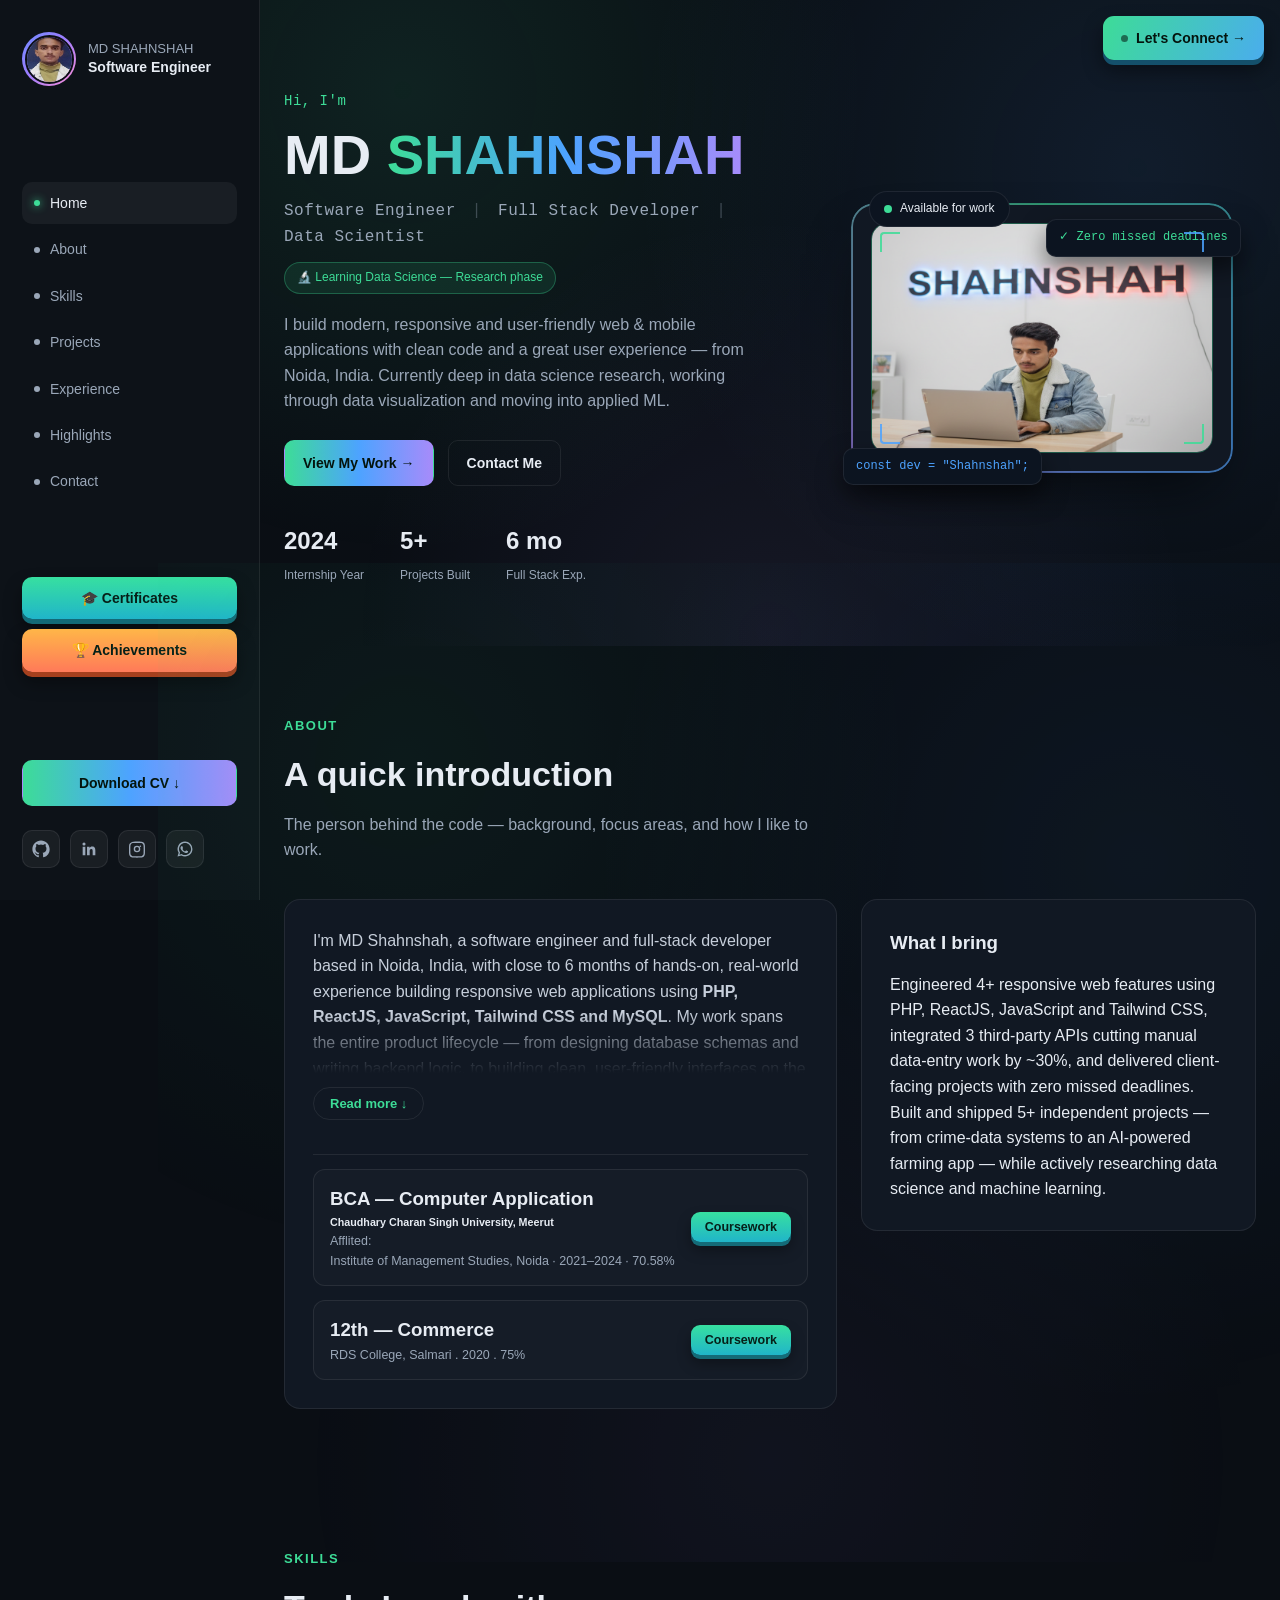
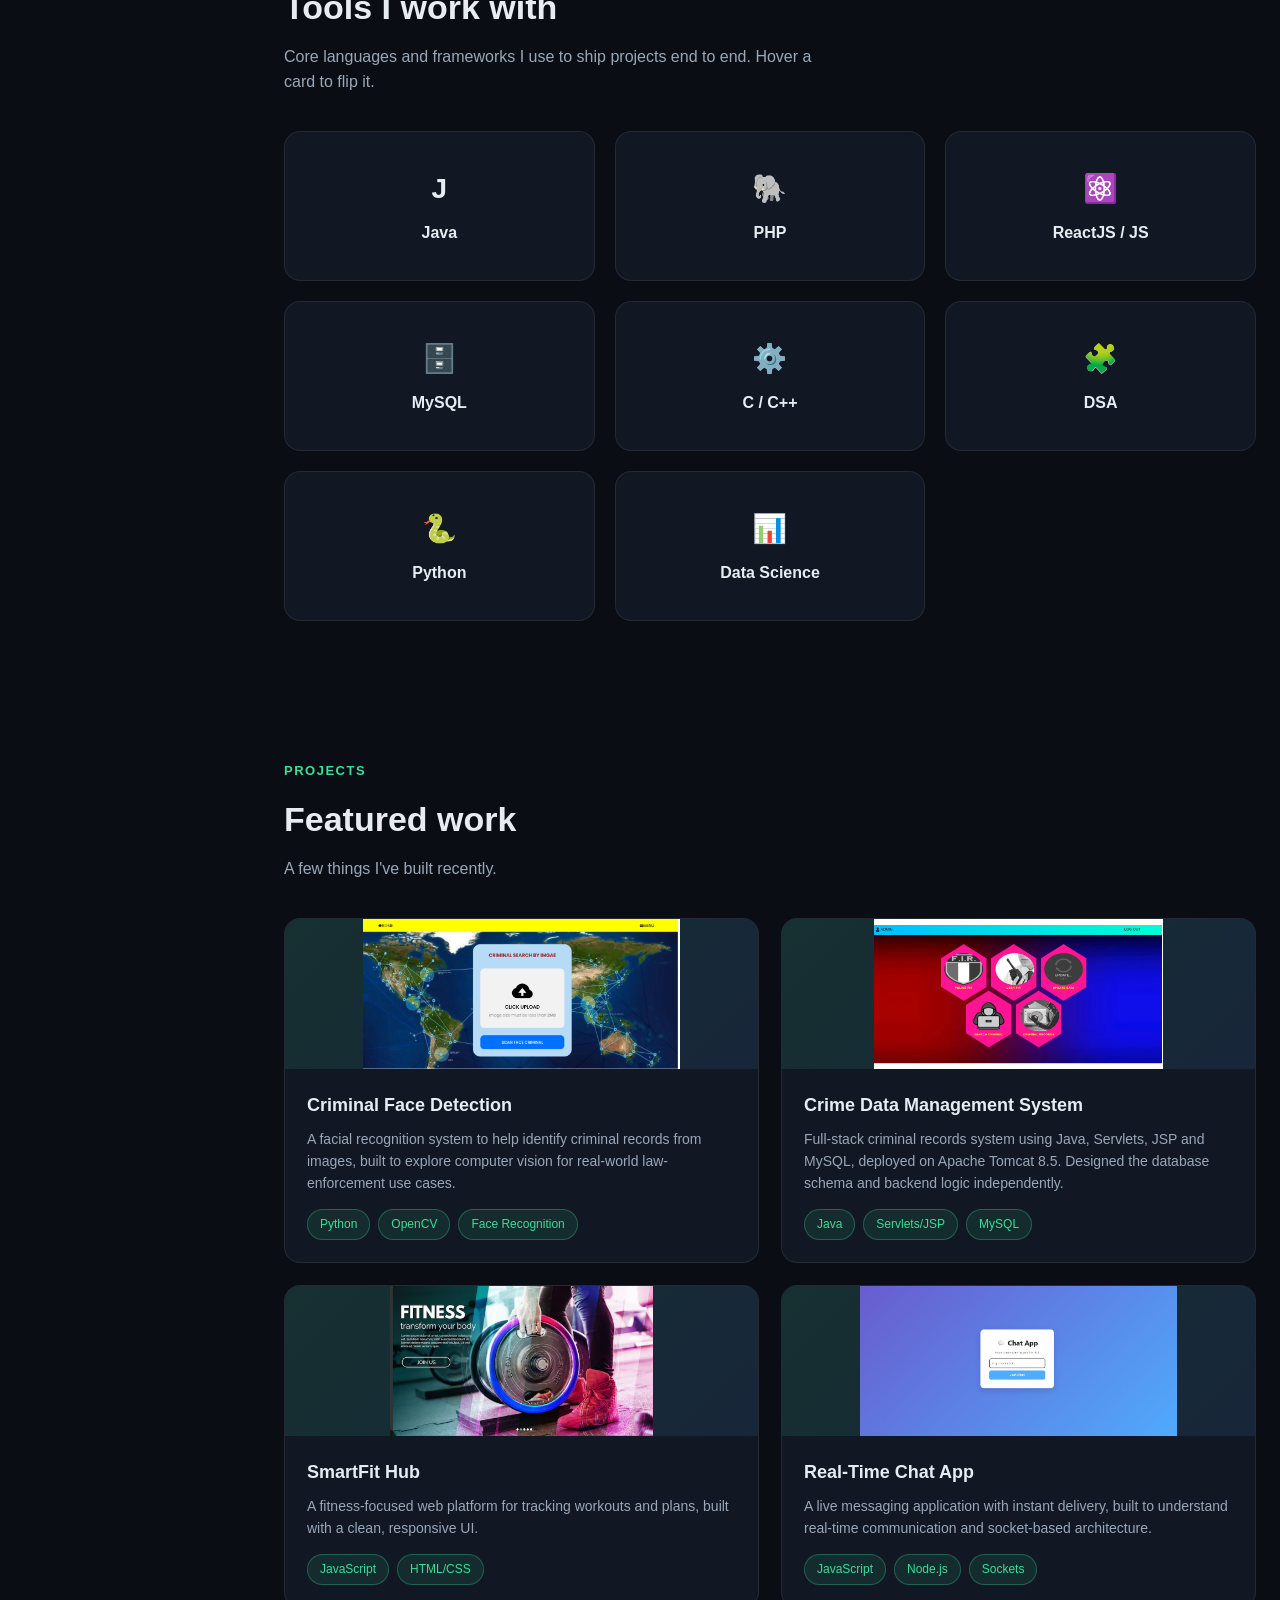
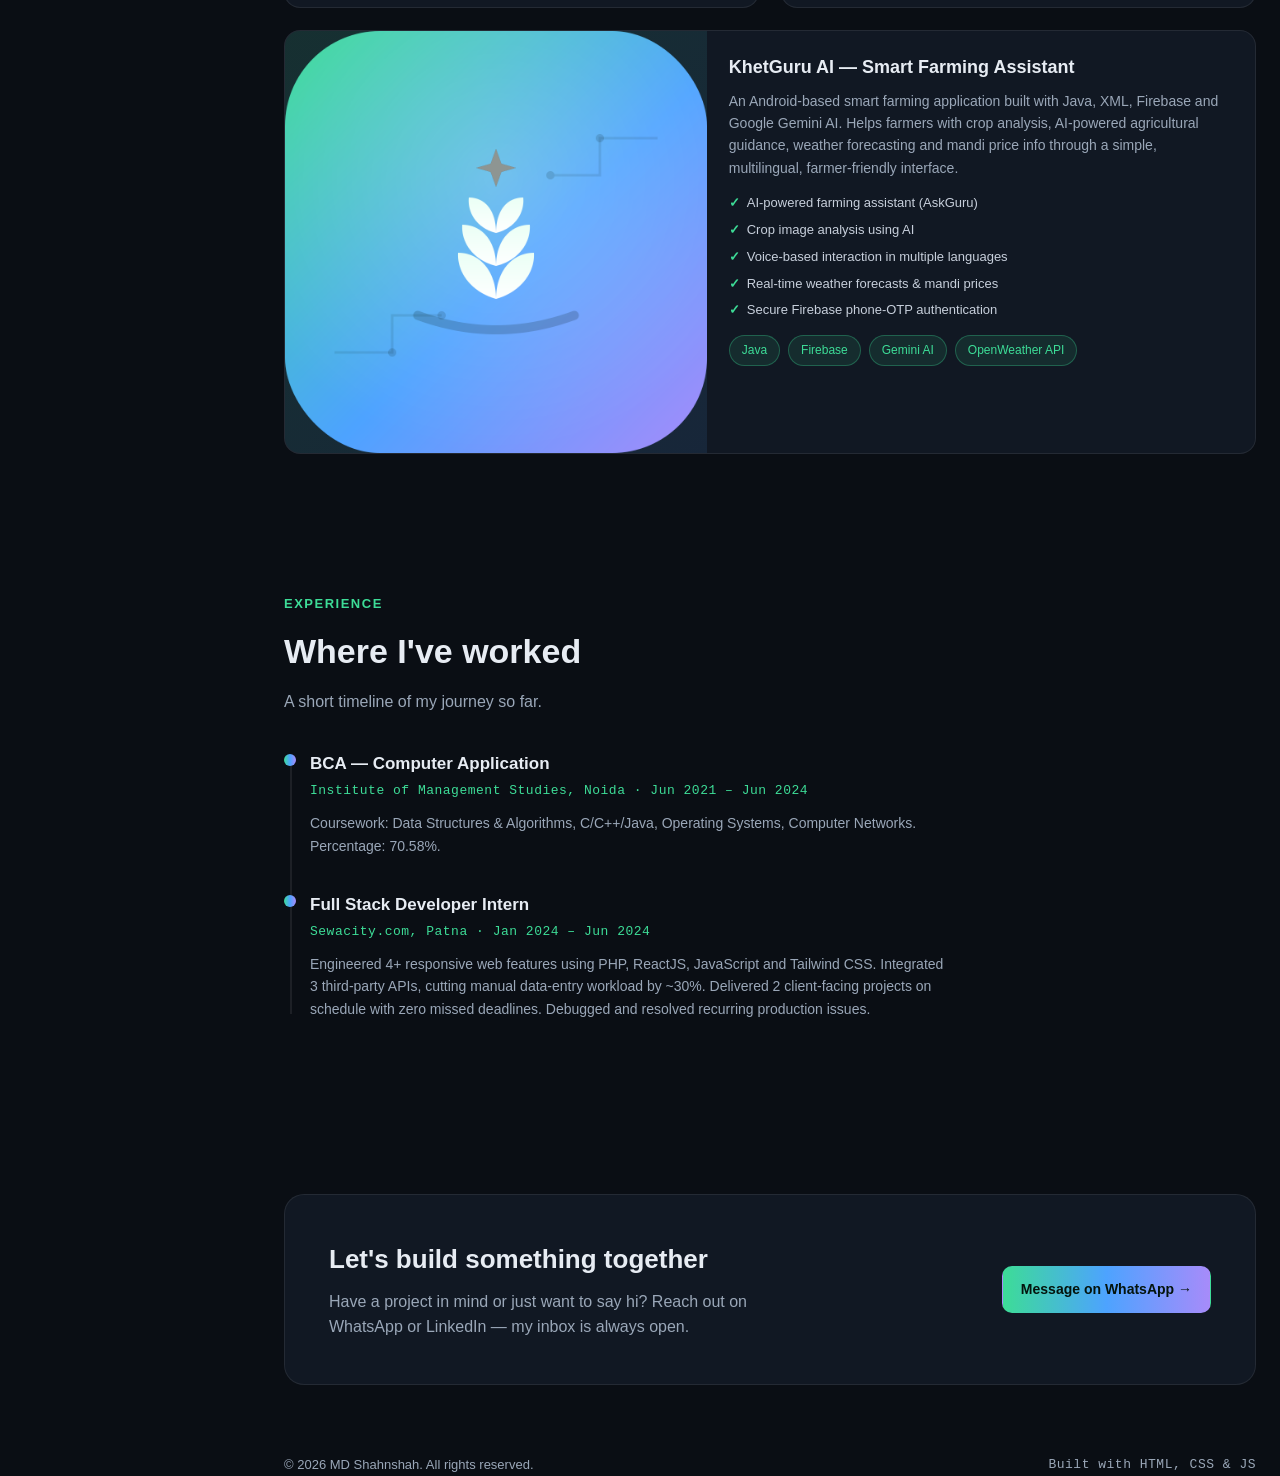
==== commit d107c7e1: "Update index.html" ====
--- a/index.html
+++ b/index.html
@@ -136,7 +136,7 @@
 </div>
 
 <div class="topbar">
-  <div class="brand"><div class="mark-photo mark-photo-sm"><img src="assets/profile.jpg" alt="MD Shahnshah"></div></div>
+  <div class="brand"><div class="mark-photo mark-photo-sm"><img src="assets/profile.jpg" alt="MD SHAHNSHAH"></div></div>
   <nav>
     <a href="#home">Home</a>
     <a href="#about">About</a>
@@ -200,7 +200,7 @@
   <div class="wrap hero-grid">
     <div class="reveal in">
       <div class="kicker mono">Hi, I'm</div>
-      <h1>MD <span>Shahnshah</span></h1>
+      <h1>MD <span>SHAHNSHAH</span></h1>
       <div class="role-line mono">Software Engineer <span class="pipe">|</span> Full Stack Developer <span class="pipe">|</span> Data Scientist</div>
       <span class="tag learning-tag">🔬 Learning Data Science — Research phase</span>
       <p class="lede">I build modern, responsive and user-friendly web &amp; mobile applications with clean code and a great user experience — from Noida, India. Currently deep in data science research, working through data visualization and moving into applied ML.</p>
